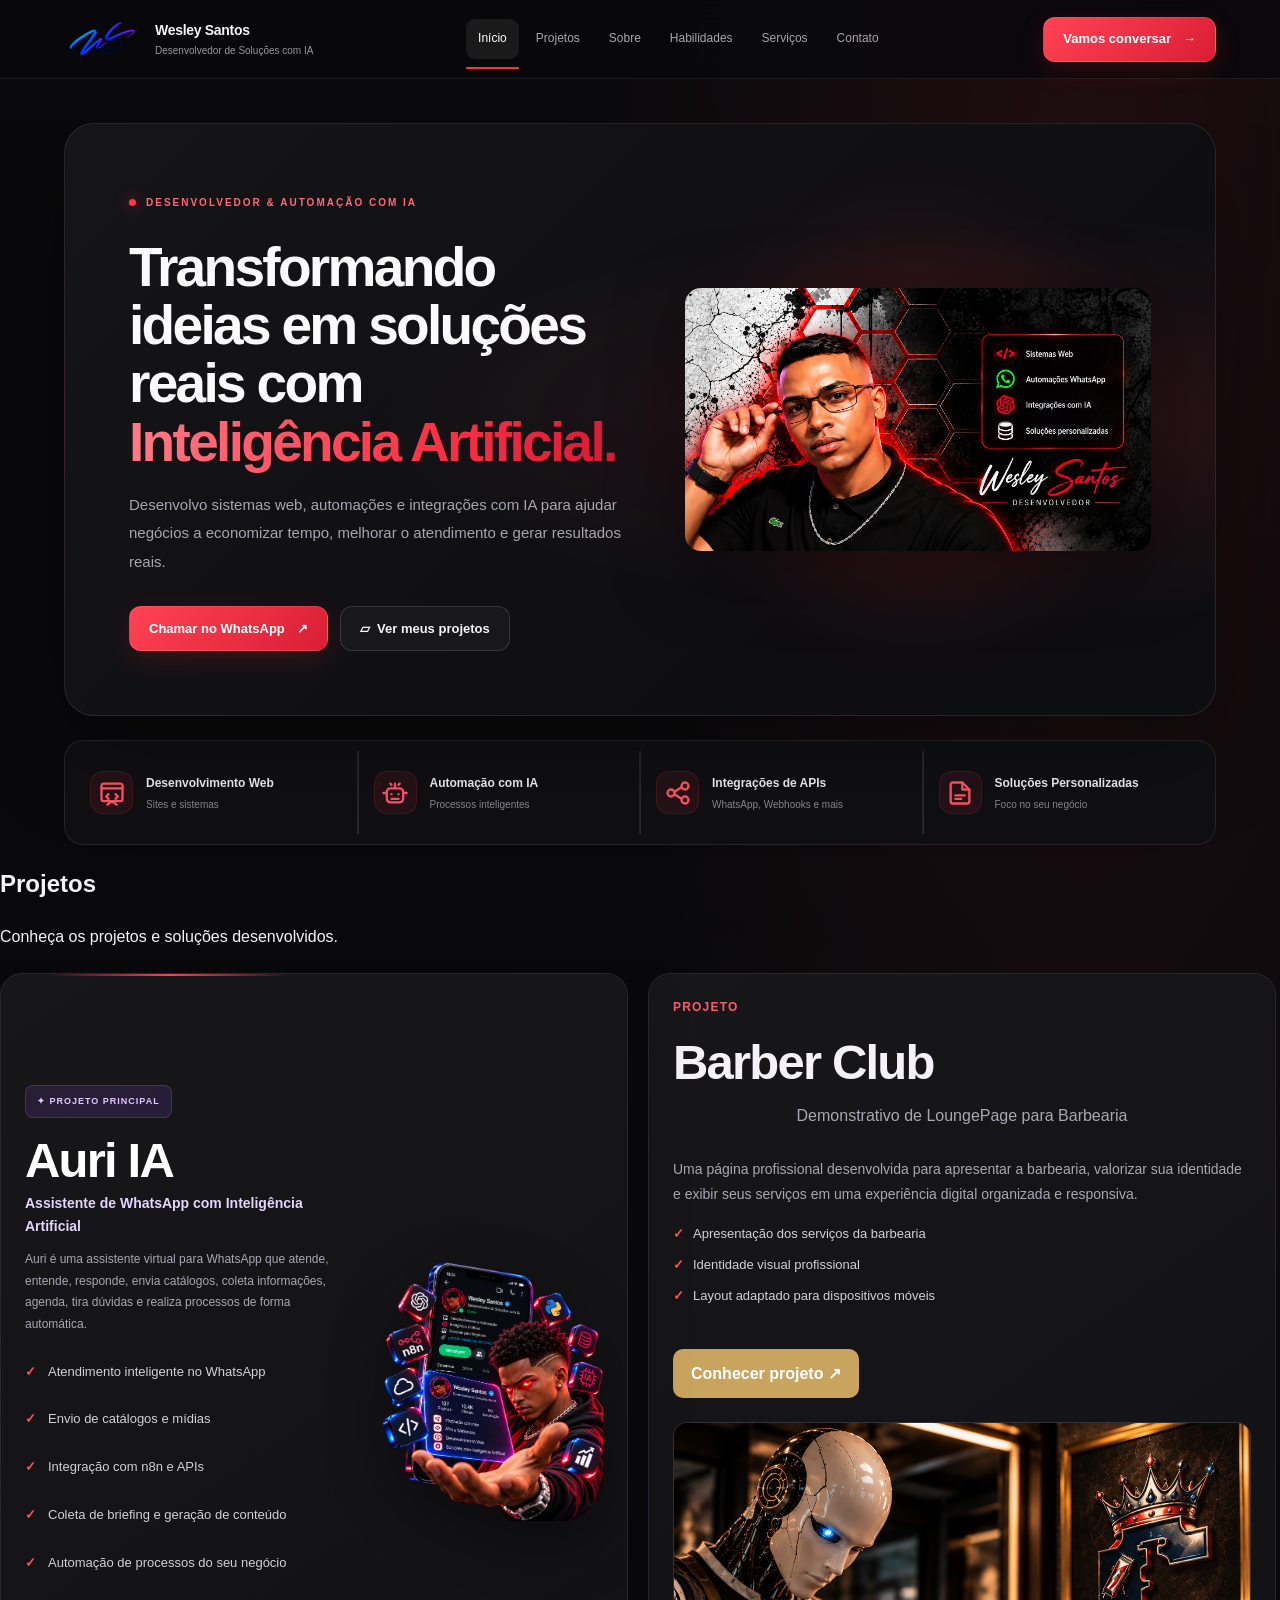
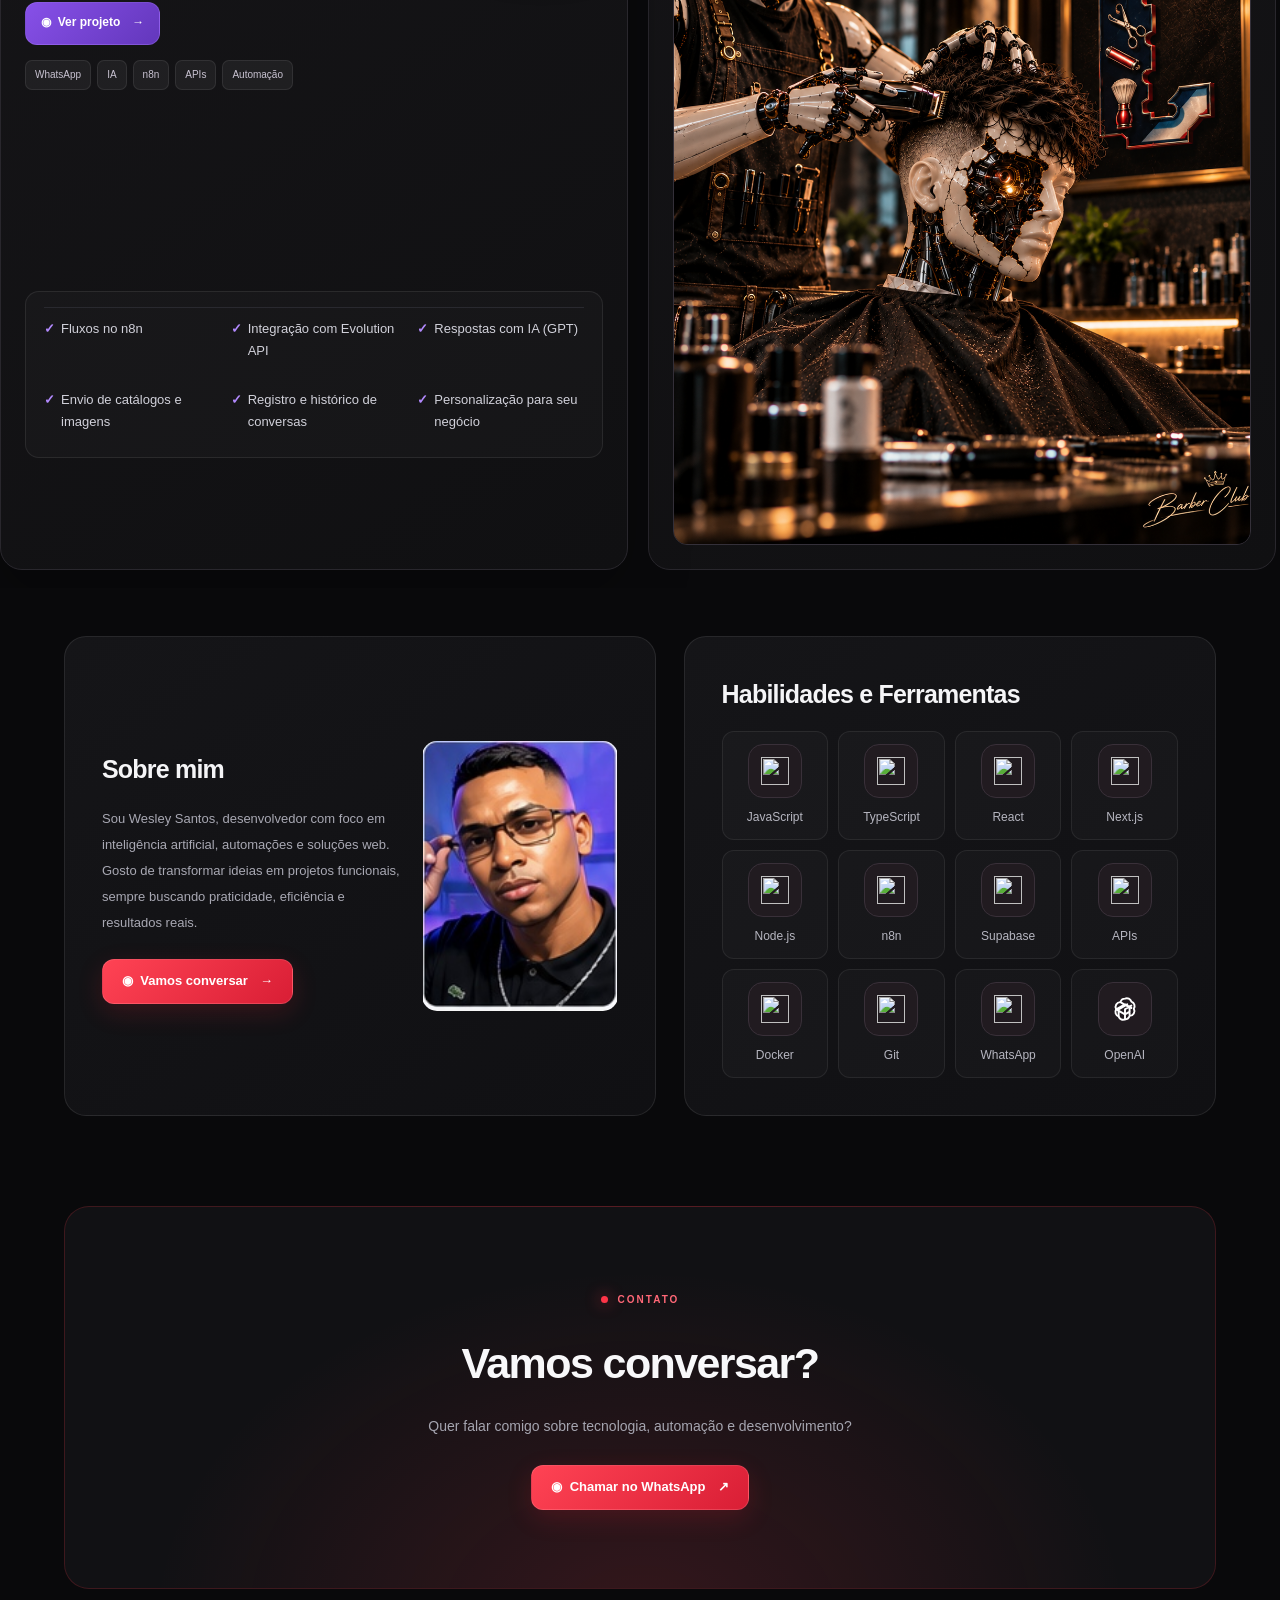
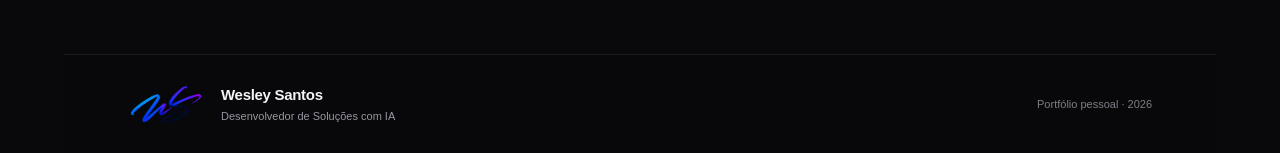
==== index.html @ dcdaebc5 "Atualiza imagem do card Auri IA" ====
<!doctype html>
<html lang="pt-BR">
<head>
<meta charset="utf-8">
<meta name="viewport" content="width=device-width, initial-scale=1">
<meta name="theme-color" content="#f7f8fc">
<title>Wesley Santos | Desenvolvedor de Soluções com IA</title>
<link rel="stylesheet" href="styles.css">

<style id="projects-carousel-styles">
.projects-section { min-width: 0; }
.projects-carousel {
  display: flex !important;
  flex-wrap: nowrap !important;
  gap: 20px;
  overflow-x: auto;
  overflow-y: hidden;
  scroll-snap-type: x mandatory;
  overscroll-behavior-x: contain;
  -webkit-overflow-scrolling: touch;
  scrollbar-width: none;
  padding: 8px 2px 18px;
}
.projects-carousel::-webkit-scrollbar { display: none; }
.projects-carousel > .project-card,
.projects-carousel > .auri-card {
  box-sizing: border-box;
  flex: 0 0 calc((100% - 20px) / 2);
  min-width: 0;
  scroll-snap-align: start;
  border: 1px solid #29272d;
  border-radius: 22px;
  padding: 24px;
  background: linear-gradient(145deg, #171619, #101012);
}
/* LOUNGEPAGE CARD CUSTOM START */
.project-card-lounge {
  display: flex;
  flex-direction: column;
  align-items: stretch;
  box-sizing: border-box;
  height: 100%;
  background: linear-gradient(145deg, #171619, #101012);
  border: 1px solid #29272d !important;
  border-radius: 22px;
  padding: 24px;
  color: #f4f2f7;
}

.project-card-lounge .lounge-title {
  display: block;
  margin: 19px 0 12px;
  text-align: left;
  font-size: clamp(35px, 4vw, 49px);
  line-height: 1.1;
  letter-spacing: -1.8px;
  font-weight: 800;
  color: #f4f2f7;
}

.project-card-lounge .lounge-demo-title {
  display: block;
  width: 100%;
  box-sizing: border-box;
  margin: 0 0 18px;
  text-align: center;
  font-size: 1rem;
  line-height: 1.5;
  color: #aaa7b3;
}

.project-card-lounge .lounge-description {
  color: #aaa7b3;
  line-height: 1.75;
}

.project-card-lounge .lounge-project-button {
  display: inline-flex;
  align-items: center;
  justify-content: center;
  align-self: flex-start;
  margin-top: 24px;
  padding: 12px 18px;
  border: 0;
  border-radius: 10px;
  background: #c9a45f;
  color: #fff;
  font-weight: 750;
  text-decoration: none;
}

.project-card-lounge .lounge-project-button:hover {
  background: #bd9220;
}

.project-card-lounge .lounge-image-placeholder {
  width: 100%;
  min-height: 170px;
  box-sizing: border-box;
  margin: 24px 0 0;
  display: flex;
  align-items: center;
  justify-content: center;
  border: 1px dashed #45414a;
  border-radius: 14px;
  background: #101012;
  color: #aaa7b3;
  text-align: center;
}

@media (max-width: 650px) {
  .projects-carousel > .project-card-lounge {
    min-height: 0;
  }

  .project-card-lounge .lounge-image-placeholder {
    min-height: 150px;
  }
}


/* RESTAURAR ESTILO ORIGINAL DA DESCRICAO BARBER CLUB */
.project-card-lounge .lounge-description p {
  color: #b6b6c1;
  font-size: 14px;
  line-height: 1.85;
}

.project-card-lounge .lounge-features {
  list-style: none;
  padding: 0;
  margin: 14px 0 18px;
}

.project-card-lounge .lounge-features li {
  margin: 10px 0;
  color: #d1d1da;
  font-size: 13px;
  line-height: 1.6;
}

.project-card-lounge .lounge-features li::before {
  content: "✓";
  display: inline-block;
  color: #ff555c;
  font-weight: 700;
  margin-right: 9px;
}


/* IMAGEM DO PROJETO BARBER CLUB */
.project-card-lounge .lounge-image {
  display: block;
  padding: 0;
  overflow: hidden;
  border: 1px solid #343039;
  border-radius: 14px;
  background: #101012;
  aspect-ratio: 4 / 5;
  min-height: 0;
}

.project-card-lounge .lounge-image img {
  display: block;
  width: 100%;
  height: 100%;
  object-fit: cover;
  object-position: center;
}

/* LOUNGEPAGE CARD CUSTOM END */

/* ALINHAMENTO DA ALTURA DOS CARDS */
.projects-carousel {
  align-items: stretch !important;
}

.projects-carousel > .project-card-lounge {
  align-self: stretch !important;
  height: auto !important;
  min-height: 100% !important;
  box-sizing: border-box !important;
}

.projects-carousel .project-card h3 {
  margin: 12px 0;
  font-size: clamp(1.15rem, 2.2vw, 1.65rem);
}
.projects-carousel .project-card p {
  line-height: 1.75;
  color: #aaa7b3;
}
.project-label, .placeholder-status {
  display: inline-block;
  font-size: .75rem;
  letter-spacing: .1em;
  color: #ff596d;
  font-weight: 800;
}
.project-tags {
  display: flex;
  flex-wrap: wrap;
  gap: 8px;
  margin: 18px 0;
}
.project-tags span {
  padding: 8px 11px;
  border: 1px solid #343139;
  border-radius: 10px;
  color: #c8c4d0;
  font-size: .85rem;
}
.project-link {
  display: inline-flex;
  gap: 10px;
  align-items: center;
  margin-top: 14px;
  color: #ff6476;
  font-weight: 750;
  text-decoration: none;
}
.project-placeholder {
  min-height: 250px;
  display: flex;
  flex-direction: column;
  justify-content: center;
  border-style: dashed !important;
  background: #101012 !important;
}
.placeholder-number {
  color: #8b52e8;
  font-size: 2rem;
  font-weight: 800;
}
@media (max-width: 650px) {
  .projects-carousel { gap: 14px; }
  .projects-carousel > .project-card,
  .projects-carousel > .auri-card {
    flex: 0 0 84%;
    min-width: 0;
    padding: 20px;
  }

  .projects-carousel > .auri-card .phone-image-column img {
    display: block;
    width: 100%;
    max-width: 290px;
    max-height: 440px;
    height: auto;
    object-fit: contain;
  }

  .projects-carousel > .auri-card {
    display: grid;
    grid-template-columns: minmax(0, 1fr) !important;
    align-content: start;
  }

  .projects-carousel > .auri-card .phone-image-column {
    display: flex;
    justify-content: center;
    min-width: 0;
  }

  .projects-carousel > .auri-card .auri-description,
  .projects-carousel > .auri-card .phone-image-column,
  .projects-carousel > .auri-card .automation-column {
    min-width: 0;
  }
}

</style>



</head>
<body>
<header class="header">
  <a class="brand" href="#inicio" aria-label="Wesley Santos, início">
    <span class="brand-logo"><img src="logo-ws.png" alt="Monograma WS"></span><span class="brand-text"><strong>Wesley Santos</strong><small>Desenvolvedor de Soluções com IA</small></span>
  </a>
  <nav class="nav" id="nav">
    <a class="selected" href="#inicio">Início</a><a href="#projetos">Projetos</a><a href="#sobre">Sobre</a><a href="#habilidades">Habilidades</a><a href="#servicos">Serviços</a><a href="#contato">Contato</a>
  </nav>
  <a class="button button-dark header-cta" href="#contato">Vamos conversar <span>→</span></a>
  <button class="nav-toggle" aria-label="Abrir menu" aria-expanded="false">☰</button>
</header>

<main id="inicio">
  <section class="hero">
    <div class="hero-copy">
      <span class="eyebrow"><i></i> DESENVOLVEDOR &amp; AUTOMAÇÃO COM IA</span>
      <h1>Transformando ideias em soluções reais com <em>Inteligência Artificial.</em></h1>
      <p>Desenvolvo sistemas web, automações e integrações com IA para ajudar negócios a economizar tempo, melhorar o atendimento e gerar resultados reais.</p>
      <div class="hero-buttons"><a class="button button-dark" href="https://wa.me/5511967110613" target="_blank" rel="noreferrer">Chamar no WhatsApp <span>↗</span></a><a class="button button-light" href="#projetos">▱ &nbsp;Ver meus projetos</a></div>
    </div>
    <div class="hero-visual">
      <img class="hero-reference" src="capa-industrial.png" alt="Ilustração de Wesley no ambiente de desenvolvimento">
    </div>
  </section>

  <section class="services-strip" id="servicos">
    <article><span class="service-icon" aria-label="Desenvolvimento Web">
      <svg viewBox="0 0 24 24" width="28" height="28" fill="none" stroke="currentColor" stroke-width="2" stroke-linecap="round" stroke-linejoin="round" aria-hidden="true">
        <rect x="3" y="4" width="18" height="15" rx="2"/><path d="M3 8h18M8 22l4-3 4 3M9 13l-2 2 2 2M15 13l2 2-2 2"/>
      </svg>
    </span><div><strong>Desenvolvimento Web</strong><small>Sites e sistemas</small></div></article>
    <article><span class="service-icon" aria-label="Automação com Inteligência Artificial">
      <svg viewBox="0 0 24 24" width="28" height="28" fill="none" stroke="currentColor" stroke-width="2" stroke-linecap="round" stroke-linejoin="round" aria-hidden="true">
        <rect x="5" y="8" width="14" height="12" rx="3"/><path d="M12 4v4M9 13h.01M15 13h.01M9 17h6M2 12h3M19 12h3M8 4l1 1M16 4l-1 1"/>
      </svg>
    </span><div><strong>Automação com IA</strong><small>Processos inteligentes</small></div></article>
    <article><span class="service-icon" aria-label="Integrações de APIs">
      <svg viewBox="0 0 24 24" width="28" height="28" fill="none" stroke="currentColor" stroke-width="2" stroke-linecap="round" stroke-linejoin="round" aria-hidden="true">
        <circle cx="6" cy="12" r="3"/><circle cx="18" cy="6" r="3"/><circle cx="18" cy="18" r="3"/><path d="m9 11 6-4M9 13l6 4"/>
      </svg>
    </span><div><strong>Integrações de APIs</strong><small>WhatsApp, Webhooks e mais</small></div></article>
    <article><span class="service-icon" aria-label="Soluções Personalizadas">
      <svg viewBox="0 0 24 24" width="28" height="28" fill="none" stroke="currentColor" stroke-width="2" stroke-linecap="round" stroke-linejoin="round" aria-hidden="true">
        <path d="M14 3H6a2 2 0 0 0-2 2v14a2 2 0 0 0 2 2h12a2 2 0 0 0 2-2V9z"/><path d="M14 3v6h6M8 14h8M8 17h5"/>
      </svg>
    </span><div><strong>Soluções Personalizadas</strong><small>Foco no seu negócio</small></div></article>
  </section>

  <section id="projects" class="projects-section">
  <div class="projects-heading">
    <h2>Projetos</h2>
    <p>Conheça os projetos e soluções desenvolvidos.</p>
  </div>
  <div class="projects-carousel" aria-label="Projetos. Deslize horizontalmente para navegar">
    <article class="auri-card" id="auri">
      <div class="auri-description">
        <span class="badge">✦ PROJETO PRINCIPAL</span>
        <h2>Auri IA</h2>
        <h3>Assistente de WhatsApp com Inteligência Artificial</h3>
        <p>Auri é uma assistente virtual para WhatsApp que atende, entende, responde, envia catálogos, coleta informações, agenda, tira dúvidas e realiza processos de forma automática.</p>
        <ul><li>Atendimento inteligente no WhatsApp</li><li>Envio de catálogos e mídias</li><li>Integração com n8n e APIs</li><li>Coleta de briefing e geração de conteúdo</li><li>Automação de processos do seu negócio</li></ul>
        <div class="auri-buttons"><a class="button button-purple" href="https://www.tmwstudio.com.br/auri-ia" target="_blank" rel="noreferrer">◉ &nbsp;Ver projeto <span>→</span></a></div>
        <div class="tags"><span>WhatsApp</span><span>IA</span><span>n8n</span><span>APIs</span><span>Automação</span></div>
      </div>

      <div class="phone-column phone-image-column">
  <img src="auri-realista.png" alt="Wesley Santos como assistente de inteligência artificial">
</div>

      <div class="automation-column">

        <ul><li>Fluxos no n8n</li><li>Integração com Evolution API</li><li>Respostas com IA (GPT)</li><li>Envio de catálogos e imagens</li><li>Registro e histórico de conversas</li><li>Personalização para seu negócio</li></ul>
      </div>
    </article>

<article class="project-card project-card-lounge">
  <span class="project-label">PROJETO</span>

  <h2 class="lounge-title">Barber Club</h2>

  <p class="lounge-demo-title">
    Demonstrativo de LoungePage para Barbearia
  </p>

  <div class="lounge-description">
    <p>
      Uma página profissional desenvolvida para apresentar a barbearia,
      valorizar sua identidade e exibir seus serviços em uma experiência
      digital organizada e responsiva.
    </p>

    <ul class="lounge-features">
      <li>Apresentação dos serviços da barbearia</li>
      <li>Identidade visual profissional</li>
      <li>Layout adaptado para dispositivos móveis</li>
    </ul>
  </div>

  <a class="lounge-project-button"
     href="https://demo-barbearia-wesley.vercel.app/"
     target="_blank" rel="noopener noreferrer">
    Conhecer projeto ↗
  </a>

  <div class="lounge-image-placeholder lounge-image">
    <img
      src="/barber-club-card.png"
      alt="Barbeiro robótico cortando o cabelo de um cliente robótico no Barber Club"
      loading="lazy"
    >
  </div>
</article>

<article class="project-card project-placeholder" aria-label="Espaço reservado para projeto 3">
  <span class="placeholder-number">03</span>
  <h3>Novo projeto</h3>
  <p>Espaço reservado para adicionar um próximo projeto ao portfólio.</p>
  <span class="placeholder-status">Em breve</span>
</article>

<article class="project-card project-placeholder" aria-label="Espaço reservado para projeto 4">
  <span class="placeholder-number">04</span>
  <h3>Novo projeto</h3>
  <p>Espaço reservado para adicionar um próximo projeto ao portfólio.</p>
  <span class="placeholder-status">Em breve</span>
</article>

<article class="project-card project-placeholder" aria-label="Espaço reservado para projeto 5">
  <span class="placeholder-number">05</span>
  <h3>Novo projeto</h3>
  <p>Espaço reservado para adicionar um próximo projeto ao portfólio.</p>
  <span class="placeholder-status">Em breve</span>
</article>

<article class="project-card project-placeholder" aria-label="Espaço reservado para projeto 6">
  <span class="placeholder-number">06</span>
  <h3>Novo projeto</h3>
  <p>Espaço reservado para adicionar um próximo projeto ao portfólio.</p>
  <span class="placeholder-status">Em breve</span>
</article>

  </div>
</section>

  <section class="bottom-section">
    <article class="about-card" id="sobre">
      <div><h2>Sobre mim</h2><p>Sou Wesley Santos, desenvolvedor com foco em inteligência artificial, automações e soluções web. Gosto de transformar ideias em projetos funcionais, sempre buscando praticidade, eficiência e resultados reais.</p><a class="button button-dark" href="#contato">◉ &nbsp;Vamos conversar <span>→</span></a></div>
      <div class="about-art"><img src="retrato-ilustrado.jpg" alt="Ilustração de Wesley"></div></article>
    <article class="skills-card" id="habilidades"><h2>Habilidades e Ferramentas</h2><div class="skills">
      <div><b class="js tech-logo" aria-label="javascript"><img src="https://cdn.simpleicons.org/javascript/F7DF1E" alt="" loading="lazy" decoding="async"></b><small>JavaScript</small></div><div><b class="ts tech-logo" aria-label="typescript"><img src="https://cdn.simpleicons.org/typescript/3178C6" alt="" loading="lazy" decoding="async"></b><small>TypeScript</small></div><div><b class="react tech-logo" aria-label="react"><img src="https://cdn.simpleicons.org/react/61DAFB" alt="" loading="lazy" decoding="async"></b><small>React</small></div><div><b class="next tech-logo" aria-label="nextdotjs"><img src="https://cdn.simpleicons.org/nextdotjs/FFFFFF" alt="" loading="lazy" decoding="async"></b><small>Next.js</small></div><div><b class="node tech-logo" aria-label="nodedotjs"><img src="https://cdn.simpleicons.org/nodedotjs/5FA04E" alt="" loading="lazy" decoding="async"></b><small>Node.js</small></div><div><b class="n8n tech-logo" aria-label="n8n"><img src="https://cdn.simpleicons.org/n8n/EA4B71" alt="" loading="lazy" decoding="async"></b><small>n8n</small></div>
      <div><b class="supabase tech-logo" aria-label="supabase"><img src="https://cdn.simpleicons.org/supabase/3FCF8E" alt="" loading="lazy" decoding="async"></b><small>Supabase</small></div><div><b class="api tech-logo" aria-label="fastapi"><img src="https://cdn.simpleicons.org/fastapi/009688" alt="" loading="lazy" decoding="async"></b><small>APIs</small></div><div><b class="docker tech-logo" aria-label="docker"><img src="https://cdn.simpleicons.org/docker/2496ED" alt="" loading="lazy" decoding="async"></b><small>Docker</small></div><div><b class="git tech-logo" aria-label="git"><img src="https://cdn.simpleicons.org/git/F05032" alt="" loading="lazy" decoding="async"></b><small>Git</small></div><div><b class="whatsapp tech-logo" aria-label="whatsapp"><img src="https://cdn.simpleicons.org/whatsapp/25D366" alt="" loading="lazy" decoding="async"></b><small>WhatsApp</small></div><div><b class="openai tech-logo" aria-label="OpenAI">
  <svg xmlns="http://www.w3.org/2000/svg" viewBox="0 0 24 24"
       role="img" aria-label="OpenAI" fill="none"
       stroke="#FFFFFF" stroke-width="1.65"
       stroke-linecap="round" stroke-linejoin="round">
    <path d="M12 3.1a4.1 4.1 0 0 0-3.95 3.02 4.1 4.1 0 0 0-3.6 6.15 4.1 4.1 0 0 0 2.1 6.1A4.1 4.1 0 0 0 12 20.9a4.1 4.1 0 0 0 3.95-3.02 4.1 4.1 0 0 0 3.6-6.15 4.1 4.1 0 0 0-2.1-6.1A4.1 4.1 0 0 0 12 3.1Z"/>
    <path d="m8.05 6.12 7.9 4.56v6.2M4.45 12.27l7.55-4.36 5.45 3.15M6.55 18.37v-6.1l7.4-4.27M12 20.9v-8.65l5.45-3.15M4.45 12.27l7.55 4.36 4.05-2.34"/>
  </svg>
</b><small>OpenAI</small></div>
    </div></article>
  </section>

  <section class="contact section" id="contato"><span class="eyebrow"><i></i> CONTATO</span><h2>Vamos conversar?</h2><p>Quer falar comigo sobre tecnologia, automação e desenvolvimento?</p><a class="button button-dark" href="https://wa.me/5511967110613" target="_blank" rel="noreferrer">◉ &nbsp;Chamar no WhatsApp <span>↗</span></a></section>
</main>
<footer><a class="brand" href="#inicio"><span class="brand-logo"><img src="logo-ws.png" alt="Monograma WS"></span><span class="brand-text"><strong>Wesley Santos</strong><small>Desenvolvedor de Soluções com IA</small></span></a><span>Portfólio pessoal · 2026</span></footer>
<script src="script.js"></script>

</body></html>
---- styles.css ----
:root {
  color-scheme: dark;
  --bg: #080809;
  --surface: #111114;
  --surface-2: #17171c;
  --border: #29292f;
  --text: #f6f6f8;
  --muted: #a5a5b1;
  --red: #ff3038;
  --red-dark: #d91020;
  --radius: 20px;
}

* { box-sizing: border-box; }

html {
  scroll-behavior: smooth;
  scroll-padding-top: 100px;
}

body {
  margin: 0;
  background: var(--bg);
  color: var(--text);
  font-family: Inter, -apple-system, BlinkMacSystemFont, "Segoe UI", sans-serif;
  line-height: 1.6;
  -webkit-font-smoothing: antialiased;
}

img { display: block; max-width: 100%; }
a { color: inherit; text-decoration: none; }
button { font: inherit; }

.header {
  position: sticky;
  top: 0;
  z-index: 100;
  width: 100%;
  min-height: 78px;
  display: flex;
  align-items: center;
  justify-content: space-between;
  gap: 24px;
  padding: 14px max(5%, calc((100% - 1240px) / 2));
  background: rgba(8,8,9,.88);
  border-bottom: 1px solid rgba(255,255,255,.08);
  backdrop-filter: blur(18px);
  -webkit-backdrop-filter: blur(18px);
}

.brand {
  display: inline-flex;
  align-items: center;
  gap: 12px;
  flex-shrink: 0;
}

.brand-logo {
  width: 44px;
  height: 44px;
  display: grid;
  place-items: center;
  overflow: hidden;
  border: 1px solid #35353d;
  border-radius: 13px;
  background: #151519;
}

.brand-logo img { width: 100%; height: 100%; object-fit: contain; }

.brand-text { display: grid; line-height: 1.3; }
.brand-text strong { font-size: 15px; font-weight: 750; }
.brand-text small { margin-top: 4px; color: var(--muted); font-size: 11px; }

.nav { display: flex; align-items: center; justify-content: center; gap: 25px; }
.nav a { position: relative; color: #b8b8c1; font-size: 13px; transition: color .2s; }
.nav a:hover, .nav a.selected { color: white; }
.nav a.selected::after {
  content: "";
  position: absolute;
  left: 0; right: 0; bottom: -10px;
  height: 2px;
  background: var(--red);
  border-radius: 5px;
}

.button {
  min-height: 46px;
  display: inline-flex;
  align-items: center;
  justify-content: center;
  gap: 12px;
  padding: 12px 19px;
  border: 1px solid transparent;
  border-radius: 11px;
  font-size: 13px;
  font-weight: 700;
  transition: transform .2s, background .2s, border-color .2s;
}

.button:hover { transform: translateY(-2px); }
.button-dark {
  color: white;
  background: var(--red-dark);
  border-color: var(--red);
}
.button-dark:hover { background: var(--red); }
.button-light, .button-outline-dark {
  color: white;
  background: #151519;
  border-color: #35353d;
}
.button-light:hover, .button-outline-dark:hover { border-color: var(--red); }
.button-purple {
  color: white;
  background: var(--red-dark);
  border-color: var(--red);
}
.button-purple span, .button-dark span { color: white; }

.nav-toggle {
  display: none;
  width: 42px;
  height: 42px;
  color: white;
  background: #17171b;
  border: 1px solid var(--border);
  border-radius: 10px;
  font-size: 22px;
  cursor: pointer;
}

main { overflow: clip; }

.hero {
  position: relative;
  width: min(1240px, 90%);
  min-height: 530px;
  margin: 42px auto 0;
  display: grid;
  grid-template-columns: .95fr 1.05fr;
  align-items: center;
  gap: 38px;
  padding: clamp(28px, 5vw, 65px);
  overflow: hidden;
  background:
    radial-gradient(ellipse at 90% 50%, rgba(255,35,45,.12), transparent 55%),
    linear-gradient(135deg, #151518, #0c0c0f 65%);
  border: 1px solid #29292f;
  border-radius: 28px;
}

.hero-copy { position: relative; z-index: 2; min-width: 0; }
.eyebrow {
  display: inline-flex;
  align-items: center;
  gap: 9px;
  color: #ff646a;
  font-size: 10px;
  font-weight: 800;
  letter-spacing: 2px;
}
.eyebrow i {
  width: 8px;
  height: 8px;
  display: inline-block;
  background: var(--red);
  border-radius: 50%;
  box-shadow: 0 0 15px rgba(255,48,56,.6);
}

.hero h1 {
  max-width: 620px;
  margin: 23px 0 19px;
  color: #fff;
  font-size: clamp(36px, 4.3vw, 59px);
  font-weight: 800;
  line-height: 1.06;
  letter-spacing: -2.6px;
}
.hero h1 em {
  color: var(--red);
  font-style: normal;
}
.hero-copy p {
  max-width: 510px;
  margin: 0;
  color: #b8b8c2;
  font-size: 15px;
  line-height: 1.9;
}
.hero-buttons { display: flex; flex-wrap: wrap; gap: 12px; margin-top: 28px; }

.hero-visual {
  position: relative;
  min-width: 0;
  display: flex;
  align-items: center;
  justify-content: center;
}
.hero-visual::before {
  content: "";
  position: absolute;
  width: 75%;
  aspect-ratio: 1;
  background: rgba(255,36,45,.12);
  filter: blur(65px);
  border-radius: 50%;
}
.hero-reference {
  position: relative;
  width: 100%;
  max-height: 490px;
  object-fit: contain;
  object-position: center;
  border-radius: 16px;
}

.services-strip {
  width: min(1240px, 90%);
  margin: 22px auto 0;
  display: grid;
  grid-template-columns: repeat(4, minmax(0, 1fr));
  background: var(--surface);
  border: 1px solid var(--border);
  border-radius: 17px;
}
.services-strip article {
  min-width: 0;
  display: flex;
  align-items: center;
  gap: 13px;
  padding: 22px 18px;
}
.services-strip article + article { border-left: 1px solid var(--border); }
.service-icon {
  width: 42px;
  height: 42px;
  flex-shrink: 0;
  display: grid;
  place-items: center;
  color: #ff555c;
  background: rgba(255,48,56,.09);
  border: 1px solid rgba(255,48,56,.19);
  border-radius: 12px;
  font-size: 17px;
  font-weight: 800;
}
.services-strip article div { min-width: 0; }
.services-strip strong { display: block; color: #f3f3f6; font-size: 12px; line-height: 1.4; }
.services-strip small { display: block; margin-top: 4px; color: var(--muted); font-size: 11px; }

.section { width: min(1240px, 90%); margin-right: auto; margin-left: auto; }
.projects { padding-top: 105px; padding-bottom: 40px; }
.section-title { position: relative; margin-bottom: 30px; }
.section-title h2, .contact h2 {
  margin: 0;
  font-size: clamp(29px, 3vw, 40px);
  font-weight: 800;
  letter-spacing: -1.4px;
}
.section-title p { max-width: 630px; margin: 10px 0 0; color: var(--muted); font-size: 14px; }
.section-title > a {
  display: inline-flex;
  gap: 10px;
  margin-top: 15px;
  color: #ff555c;
  font-size: 13px;
  font-weight: 700;
}

.auri-card {
  display: grid;
  grid-template-columns: 1.05fr .85fr;
  gap: 35px;
  padding: clamp(24px, 4vw, 46px);
  overflow: hidden;
  background:
    radial-gradient(ellipse at 85% 20%, rgba(255,35,45,.09), transparent 50%),
    #111114;
  border: 1px solid #343039;
  border-radius: 23px;
}
.auri-description { min-width: 0; }
.badge {
  display: inline-flex;
  padding: 7px 11px;
  color: #ff7278;
  background: rgba(255,48,56,.1);
  border: 1px solid rgba(255,48,56,.25);
  border-radius: 7px;
  font-size: 10px;
  font-weight: 800;
  letter-spacing: 1px;
}
.auri-description h2 { margin: 19px 0 0; font-size: clamp(35px, 4vw, 49px); line-height: 1.1; letter-spacing: -1.8px; }
.auri-description h3 { margin: 9px 0 15px; color: #e1e1e8; font-size: 17px; line-height: 1.5; }
.auri-description p { color: #b6b6c1; font-size: 14px; line-height: 1.85; }
.auri-description ul, .automation-column ul { padding: 0; list-style: none; }
.auri-description li, .automation-column li {
  position: relative;
  margin: 10px 0;
  padding-left: 22px;
  color: #d1d1da;
  font-size: 13px;
}
.auri-description li::before, .automation-column li::before {
  content: "✓";
  position: absolute;
  left: 0;
  color: #ff555c;
  font-weight: 900;
}
.auri-buttons { display: flex; flex-wrap: wrap; gap: 11px; margin-top: 24px; }
.tags { display: flex; flex-wrap: wrap; gap: 8px; margin-top: 20px; }
.tags span {
  padding: 6px 10px;
  color: #d4d4dd;
  background: #1c1c22;
  border: 1px solid #34343c;
  border-radius: 7px;
  font-size: 10px;
}
.phone-column { min-width: 0; display: flex; align-items: center; justify-content: center; }
.phone-image-column img {
  width: 100%;
  max-height: 540px;
  object-fit: contain;
  object-position: center;
  border-radius: 15px;
}
.automation-column { grid-column: 1 / -1; }
.automation-column ul {
  display: grid;
  grid-template-columns: repeat(3, minmax(0, 1fr));
  gap: 5px 20px;
  margin-bottom: 0;
  padding-top: 20px;
  border-top: 1px solid var(--border);
}

.n8n-project-card {
  margin-top: 25px;
  overflow: hidden;
  background: var(--surface);
  border: 1px solid var(--border);
  border-radius: var(--radius);
}
.n8n-project-image img { width: 100%; height: auto; object-fit: contain; }

.project-grid {
  display: grid;
  grid-template-columns: repeat(2, minmax(0, 1fr));
  gap: 22px;
  margin-top: 22px;
}
.project-card {
  min-width: 0;
  padding: 26px;
  overflow: hidden;
  background: var(--surface);
  border: 1px solid var(--border);
  border-radius: var(--radius);
  transition: border-color .2s, transform .2s;
}
.project-card:hover { transform: translateY(-3px); border-color: #633137; }
.project-card h3 { margin: 0; font-size: 20px; letter-spacing: -.4px; }
.project-card p { margin: 9px 0 18px; color: var(--muted); font-size: 13px; line-height: 1.8; }
.automation-art { width: 100%; overflow: hidden; background: #08090c; border: 1px solid #25252c; border-radius: 12px; }
.automation-art img { width: 100%; height: auto; object-fit: contain; }
.dashboard-image { width: 100%; aspect-ratio: 16 / 9; margin: 17px 0; object-fit: contain; background: #0b0b0e; border: 1px solid #29292f; border-radius: 12px; }
.api-art {
  min-height: 180px;
  overflow: auto;
  padding: 22px;
  color: #d4d4dd;
  background: #090a0e;
  border: 1px solid #29292f;
  border-radius: 12px;
  font-size: 12px;
  line-height: 1.9;
}
.api-art span { color: #ff6269; }
.api-art b { color: #e8b37d; }
.api-art em { color: #a6d88d; font-style: normal; }
.details-link { display: inline-flex; margin-top: 20px; color: #ff555c; font-size: 12px; font-weight: 750; }

.bottom-section {
  width: min(1240px, 90%);
  margin: 42px auto 0;
  display: grid;
  grid-template-columns: 1fr 1fr;
  gap: 22px;
}
.about-card, .skills-card {
  min-width: 0;
  padding: clamp(22px, 3vw, 34px);
  background: var(--surface);
  border: 1px solid var(--border);
  border-radius: var(--radius);
}
.about-card { display: grid; grid-template-columns: 1fr .65fr; align-items: center; gap: 18px; }
.about-card h2, .skills-card h2 { margin: 0 0 15px; font-size: 23px; letter-spacing: -.6px; }
.about-card p { color: #b9b9c4; font-size: 13px; line-height: 1.9; }
.about-card .button { margin-top: 10px; }
.about-art { min-width: 0; }
.about-art img { width: 100%; max-height: 270px; object-fit: contain; border-radius: 13px; }
.skills {
  display: grid;
  grid-template-columns: repeat(4, minmax(0, 1fr));
  gap: 17px 10px;
}
.skills > div {
  min-width: 0;
  display: flex;
  flex-direction: column;
  align-items: center;
  gap: 7px;
  text-align: center;
}
.skills b {
  width: 43px;
  height: 43px;
  display: grid;
  place-items: center;
  background: #202027;
  border: 1px solid #35353e;
  border-radius: 12px;
  font-size: 16px;
}
.skills small { color: #c5c5cf; font-size: 10px; overflow-wrap: anywhere; }
.skills .js { color: #f2d55c; }
.skills .ts { color: #69a6ed; }
.skills .react { color: #65d7ef; }
.skills .next { color: white; }
.skills .node { color: #82c98c; }
.skills .n8n { color: #ff666d; }
.skills .supabase { color: #69d5a1; }
.skills .api { color: #e2c07e; }
.skills .docker { color: #66b8ed; }
.skills .git { color: #f17e64; }
.skills .whatsapp { color: #6ce3a0; }
.skills .openai { color: #d6d6e0; }

.contact {
  width: min(1240px, 90%);
  margin: 90px auto 55px;
  padding: clamp(35px, 6vw, 70px) 24px;
  text-align: center;
  background:
    radial-gradient(ellipse at center top, rgba(255,48,56,.13), transparent 65%),
    #101013;
  border: 1px solid var(--border);
  border-radius: 24px;
}
.contact .eyebrow { justify-content: center; }
.contact h2 { margin-top: 16px; }
.contact p { margin: 12px auto 25px; color: var(--muted); font-size: 14px; }

footer {
  width: min(1240px, 90%);
  min-height: 90px;
  margin: auto;
  display: flex;
  align-items: center;
  justify-content: space-between;
  gap: 18px;
  border-top: 1px solid var(--border);
}
footer > span { color: #858590; font-size: 11px; }

a:focus-visible, button:focus-visible {
  outline: 2px solid var(--red);
  outline-offset: 4px;
}

@media (min-width: 1500px) {
  .hero { min-height: 590px; }
}

@media (max-width: 1000px) {
  .header { gap: 15px; }
  .nav { gap: 15px; }
  .header-cta { display: none; }
  .hero { gap: 24px; padding: 38px; }
  .services-strip article { padding: 17px 12px; gap: 9px; }
  .services-strip strong { font-size: 11px; }
  .auri-card { gap: 23px; }
  .bottom-section { grid-template-columns: 1fr; }
}

@media (max-width: 700px) {
  html { scroll-padding-top: 72px; }
  .header { min-height: 68px; padding: 10px 5%; }
  .brand-logo { width: 39px; height: 39px; }
  .brand-text strong { font-size: 13px; }
  .brand-text small { max-width: 175px; font-size: 10px; }
  .nav-toggle { display: block; flex-shrink: 0; }
  .nav {
    position: absolute;
    top: calc(100% + 1px);
    left: 0;
    right: 0;
    display: none;
    align-items: stretch;
    gap: 0;
    padding: 10px 5% 17px;
    background: #0c0c0f;
    border-bottom: 1px solid var(--border);
  }
  .nav.open { display: flex; flex-direction: column; }
  .nav a { padding: 13px 5px; font-size: 14px; }
  .nav a.selected::after { display: none; }
  .hero {
    width: 90%;
    min-height: auto;
    margin-top: 18px;
    grid-template-columns: 1fr;
    gap: 24px;
    padding: 27px 22px 18px;
    border-radius: 20px;
  }
  .hero h1 { margin-top: 18px; font-size: clamp(35px, 9vw, 48px); letter-spacing: -1.8px; }
  .hero-copy p { font-size: 14px; }
  .hero-buttons { display: grid; grid-template-columns: 1fr; }
  .hero-buttons .button { width: 100%; }
  .hero-visual { max-height: 360px; }
  .hero-reference { max-height: 350px; }
  .services-strip {
    width: 90%;
    grid-template-columns: repeat(2, minmax(0, 1fr));
    margin-top: 14px;
  }
  .services-strip article { padding: 15px 11px; }
  .services-strip article + article { border-left: 0; }
  .services-strip article:nth-child(even) { border-left: 1px solid var(--border); }
  .services-strip article:nth-child(n+3) { border-top: 1px solid var(--border); }
  .service-icon { width: 36px; height: 36px; font-size: 14px; }
  .services-strip strong { font-size: 11px; }
  .services-strip small { font-size: 10px; }
  .section { width: 90%; }
  .projects { padding-top: 68px; }
  .section-title h2 { font-size: 30px; }
  .auri-card { grid-template-columns: 1fr; gap: 20px; padding: 22px 18px; border-radius: 18px; }
  .auri-description h2 { font-size: 39px; }
  .auri-description h3 { font-size: 15px; }
  .phone-column { grid-row: auto; }
  .phone-image-column img { max-height: 430px; }
  .automation-column { grid-column: auto; }
  .automation-column ul { grid-template-columns: 1fr; gap: 0; padding-top: 14px; }
  .project-grid { grid-template-columns: 1fr; gap: 15px; margin-top: 15px; }
  .project-card { padding: 19px; border-radius: 15px; }
  .project-card h3 { font-size: 19px; }
  .bottom-section { width: 90%; margin-top: 28px; gap: 15px; }
  .about-card { grid-template-columns: 1fr; }
  .about-art { max-width: 280px; margin: auto; }
  .skills-card { padding: 22px 17px; }
  .skills { grid-template-columns: repeat(3, minmax(0, 1fr)); }
  .contact { width: 90%; margin: 60px auto 35px; padding: 38px 18px; }
  footer { width: 90%; min-height: 100px; flex-wrap: wrap; padding: 20px 0; }
}

@media (max-width: 380px) {
  .hero h1 { font-size: 33px; }
  .brand-text small { max-width: 145px; }
  .services-strip article { align-items: flex-start; flex-direction: column; }
  .skills { grid-template-columns: repeat(3, minmax(0, 1fr)); }
}

@media (prefers-reduced-motion: reduce) {
  *, *::before, *::after { scroll-behavior: auto !important; transition-duration: .01ms !important; }
}

/* ==========================================
   WESLEY SANTOS — REDESIGN VISUAL DEFINITIVO
   Dark graphite · Vermelho · Interface premium
   ========================================== */

:root {
  --bg: #09090b;
  --surface: #111114;
  --surface-raised: #17171c;
  --text: #f5f5f7;
  --muted: #a1a1aa;
  --accent: #ff3548;
  --accent-soft: rgba(255,53,72,.12);
  --line: rgba(255,255,255,.09);
  --radius: 22px;
}

html {
  scroll-behavior: smooth;
  scroll-padding-top: 100px;
  background: var(--bg);
}

body {
  margin: 0;
  color: var(--text);
  background:
    radial-gradient(ellipse at 85% 5%, rgba(255,53,72,.09), transparent 32%),
    var(--bg);
  font-family: Inter, "Segoe UI", sans-serif;
  -webkit-font-smoothing: antialiased;
}

::selection {
  color: white;
  background: #d91e35;
}

.header {
  position: sticky;
  top: 0;
  z-index: 100;
  width: 100%;
  box-sizing: border-box;
  padding: 15px max(5%, calc((100% - 1280px)/2));
  display: flex;
  align-items: center;
  justify-content: space-between;
  gap: 24px;
  background: rgba(9,9,11,.86);
  border-bottom: 1px solid rgba(255,255,255,.07);
  backdrop-filter: blur(22px);
  -webkit-backdrop-filter: blur(22px);
}

.brand {
  display: inline-flex;
  align-items: center;
  gap: 11px;
  color: var(--text);
  text-decoration: none;
  flex-shrink: 0;
}

.brand-logo {
  width: 43px;
  height: 43px;
  display: grid;
  place-items: center;
  overflow: hidden;
  border-radius: 13px;
  border: 1px solid rgba(255,53,72,.4);
  background: #181014;
}

.brand-logo img {
  width: 100%;
  height: 100%;
  object-fit: contain;
}

.brand-text strong {
  display: block;
  font-size: 14px;
  font-weight: 750;
  letter-spacing: -.3px;
}

.brand-text small {
  display: block;
  margin-top: 4px;
  color: #9696a1;
  font-size: 10px;
}

.nav {
  display: flex;
  align-items: center;
  justify-content: center;
  flex-wrap: wrap;
  gap: 5px;
}

.nav a {
  padding: 10px 12px;
  border-radius: 9px;
  color: #a7a7b2;
  font-size: 12px;
  text-decoration: none;
  transition: color .2s, background .2s;
}

.nav a:hover,
.nav a.selected {
  color: white;
  background: rgba(255,255,255,.07);
}

.button {
  min-height: 45px;
  padding: 0 19px;
  box-sizing: border-box;
  display: inline-flex;
  align-items: center;
  justify-content: center;
  gap: 12px;
  border-radius: 12px;
  font-size: 13px;
  font-weight: 700;
  text-decoration: none;
  transition: transform .2s, background .2s, border-color .2s;
}

.button:hover {
  transform: translateY(-2px);
}

.button-dark {
  color: white;
  background: linear-gradient(135deg,#ff4354,#d91e35);
  border: 1px solid rgba(255,255,255,.12);
  box-shadow: 0 8px 26px rgba(255,35,58,.16);
}

.button-dark:hover {
  background: linear-gradient(135deg,#ff5967,#ed2340);
  box-shadow: 0 10px 32px rgba(255,35,58,.25);
}

.button-light,
.button-outline-dark {
  color: #f5f5f7;
  background: rgba(255,255,255,.035);
  border: 1px solid rgba(255,255,255,.13);
}

.button-light:hover,
.button-outline-dark:hover {
  background: rgba(255,255,255,.08);
  border-color: rgba(255,53,72,.5);
}

.nav-toggle {
  color: white;
  background: #17171c;
  border: 1px solid var(--line);
  border-radius: 10px;
}

main {
  width: 100%;
  overflow: clip;
}

.hero {
  position: relative;
  isolation: isolate;
  width: min(1180px, 90%);
  min-height: 510px;
  margin: 44px auto 0;
  padding: clamp(30px,5vw,68px);
  box-sizing: border-box;
  display: grid;
  grid-template-columns: 1.05fr .95fr;
  align-items: center;
  gap: 40px;
  border: 1px solid rgba(255,255,255,.09);
  border-radius: 30px;
  background:
    radial-gradient(ellipse at 85% 50%,rgba(255,53,72,.12),transparent 48%),
    linear-gradient(135deg,#151518,#0e0e11 72%);
  box-shadow: 0 35px 100px rgba(0,0,0,.3);
}

.hero::before {
  content: "";
  position: absolute;
  inset: 0;
  z-index: -1;
  pointer-events: none;
  border-radius: inherit;
  background-image: radial-gradient(rgba(255,255,255,.16) .7px,transparent .7px);
  background-size: 22px 22px;
  opacity: .13;
  mask-image: linear-gradient(90deg,black,transparent 85%);
}

.hero-copy {
  min-width: 0;
}

.eyebrow {
  display: inline-flex;
  align-items: center;
  gap: 10px;
  color: #ff6877;
  font-size: 10px;
  font-weight: 800;
  letter-spacing: 2px;
  line-height: 1.8;
}

.eyebrow i {
  width: 7px;
  height: 7px;
  display: inline-block;
  border-radius: 50%;
  background: #ff3548;
  box-shadow: 0 0 15px rgba(255,53,72,.8);
}

.hero h1 {
  max-width: 650px;
  margin: 24px 0 20px;
  color: #fafafa;
  font-size: clamp(38px,4.3vw,62px);
  font-weight: 800;
  line-height: 1.06;
  letter-spacing: -2.7px;
  text-wrap: balance;
}

.hero h1 em {
  color: #ff4659;
  font-style: normal;
  background: linear-gradient(100deg,#ff7b87,#ff3548 58%,#d71935);
  -webkit-background-clip: text;
  background-clip: text;
  -webkit-text-fill-color: transparent;
}

.hero-copy > p {
  max-width: 510px;
  margin: 0;
  color: #a6a6b1;
  font-size: 15px;
  line-height: 1.9;
}

.hero-buttons {
  margin-top: 30px;
  gap: 12px;
}

.hero-visual {
  position: relative;
  min-width: 0;
  min-height: 320px;
  display: grid;
  place-items: center;
}

.hero-visual::before {
  content: "";
  position: absolute;
  width: 75%;
  aspect-ratio: 1;
  border-radius: 50%;
  background: rgba(255,40,65,.13);
  filter: blur(55px);
}

.hero-reference {
  position: relative;
  z-index: 1;
  width: 100%;
  max-height: 430px;
  object-fit: contain;
  filter: drop-shadow(0 20px 38px rgba(0,0,0,.4));
  animation: wesley-float 6s ease-in-out infinite;
}

@keyframes wesley-float {
  0%,100% { transform: translateY(0); }
  50% { transform: translateY(-9px); }
}

.services-strip {
  width: min(1180px,90%);
  margin: 24px auto 0;
  padding: 10px;
  box-sizing: border-box;
  display: grid;
  grid-template-columns: repeat(4,minmax(0,1fr));
  border: 1px solid var(--line);
  border-radius: 19px;
  background: #101013;
}

.services-strip article {
  min-width: 0;
  padding: 20px 15px;
  display: flex;
  align-items: center;
  gap: 13px;
  border-right: 1px solid var(--line);
}

.services-strip article:last-child {
  border-right: 0;
}

.service-icon {
  width: 43px;
  height: 43px;
  flex: 0 0 43px;
  display: grid;
  place-items: center;
  color: #ff5667;
  background: rgba(255,53,72,.09);
  border: 1px solid rgba(255,53,72,.15);
  border-radius: 13px;
  font-size: 18px;
}

.services-strip strong {
  display: block;
  color: #f3f3f5;
  font-size: 12px;
  line-height: 1.5;
}

.services-strip small {
  display: block;
  margin-top: 5px;
  color: #898994;
  font-size: 10px;
  line-height: 1.5;
}

.section {
  width: min(1180px,90%);
  margin-left: auto;
  margin-right: auto;
}

.projects {
  padding-top: 115px;
  padding-bottom: 30px;
}

.section-title {
  position: relative;
  margin-bottom: 30px;
}

.section-title h2,
.contact h2 {
  margin: 0;
  color: #f8f8fa;
  font-size: clamp(30px,4vw,43px);
  font-weight: 800;
  letter-spacing: -1.6px;
}

.section-title p {
  max-width: 600px;
  margin-top: 12px;
  color: #9b9ba6;
  font-size: 14px;
  line-height: 1.8;
}

.section-title > a {
  color: #ff6877;
  font-size: 12px;
  font-weight: 700;
  text-decoration: none;
}

.auri-card {
  position: relative;
  overflow: hidden;
  display: grid;
  grid-template-columns: 1.05fr .75fr .65fr;
  align-items: center;
  gap: 25px;
  padding: clamp(24px,4vw,43px);
  border: 1px solid rgba(255,255,255,.1);
  border-radius: 25px;
  background:
    radial-gradient(ellipse at 78% 30%,rgba(123,64,255,.11),transparent 45%),
    linear-gradient(135deg,#19151f,#111114 65%);
  box-shadow: 0 25px 65px rgba(0,0,0,.24);
}

.auri-card::after {
  content: "";
  position: absolute;
  top: 0;
  left: 8%;
  width: 38%;
  height: 2px;
  background: linear-gradient(90deg,transparent,#ff4055,transparent);
}

.auri-description {
  position: relative;
  z-index: 2;
  min-width: 0;
}

.badge {
  display: inline-flex;
  align-items: center;
  padding: 8px 11px;
  color: #e1c6ff;
  background: rgba(157,91,255,.13);
  border: 1px solid rgba(176,115,255,.22);
  border-radius: 8px;
  font-size: 9px;
  font-weight: 800;
  letter-spacing: 1px;
}

.auri-description h2 {
  margin: 20px 0 6px;
  color: white;
  font-size: clamp(38px,4.5vw,57px);
  font-weight: 850;
  letter-spacing: -2.5px;
}

.auri-description h3 {
  margin: 0 0 15px;
  color: #e4d5ff;
  font-size: 15px;
  line-height: 1.6;
}

.auri-description > p {
  color: #aaa6b4;
  font-size: 12px;
  line-height: 1.9;
}

.auri-description ul,
.automation-column ul {
  padding-left: 18px;
  color: #d0cbd8;
  font-size: 11px;
  line-height: 2.1;
}

.auri-description li::marker,
.automation-column li::marker {
  color: #b58aff;
}

.auri-buttons {
  display: flex;
  flex-wrap: wrap;
  gap: 10px;
  margin-top: 22px;
}

.button-purple {
  color: white;
  background: linear-gradient(135deg,#9760ff,#6940d9);
  box-shadow: 0 8px 25px rgba(117,70,220,.18);
}

.phone-column {
  min-width: 0;
  display: grid;
  place-items: center;
}

.phone-column img {
  display: block;
  width: 100%;
  max-width: 290px;
  max-height: 440px;
  object-fit: contain;
  filter: drop-shadow(0 20px 30px rgba(0,0,0,.4));
  transition: transform .35s;
}

.phone-column img:hover {
  transform: translateY(-5px) scale(1.02);
}

.automation-column {
  min-width: 0;
  padding: 17px;
  border: 1px solid rgba(255,255,255,.09);
  border-radius: 16px;
  background: rgba(255,255,255,.025);
}

.automation-column ul {
  margin: 0;
  padding-left: 17px;
}

.tags {
  display: flex;
  flex-wrap: wrap;
  gap: 7px;
  margin-top: 19px;
}

.tags span {
  padding: 7px 10px;
  color: #c9c3d2;
  background: rgba(255,255,255,.055);
  border: 1px solid rgba(255,255,255,.08);
  border-radius: 8px;
  font-size: 10px;
}

.n8n-project-card {
  overflow: hidden;
  margin-top: 22px;
  border: 1px solid var(--line);
  border-radius: 20px;
  background: #111114;
}

.n8n-project-image img {
  display: block;
  width: 100%;
  height: auto;
  max-height: 460px;
  object-fit: cover;
  transition: transform .6s;
}

.n8n-project-card:hover img {
  transform: scale(1.015);
}

.project-grid {
  display: grid;
  grid-template-columns: repeat(2,minmax(0,1fr));
  gap: 20px;
  margin-top: 22px;
}

.project-grid-featured {
  grid-template-columns: minmax(0,1fr);
}

.project-card {
  min-width: 0;
  overflow: hidden;
  padding: 27px;
  border: 1px solid rgba(255,255,255,.09);
  border-radius: 21px;
  background: linear-gradient(145deg,#151518,#0f0f12);
  transition: transform .25s,border-color .25s,box-shadow .25s;
}

.project-card:hover {
  transform: translateY(-5px);
  border-color: rgba(255,53,72,.35);
  box-shadow: 0 22px 48px rgba(0,0,0,.23);
}

.project-card h3 {
  margin: 0;
  color: #f6f6f8;
  font-size: 21px;
  letter-spacing: -.5px;
}

.project-card p {
  color: #a2a2ad;
  font-size: 13px;
  line-height: 1.85;
}

.automation-art {
  overflow: hidden;
  margin-top: 20px;
  border: 1px solid var(--line);
  border-radius: 14px;
  background: #0b0b0e;
}

.automation-art-image img {
  display: block;
  width: 100%;
  max-height: 420px;
  object-fit: contain;
}

.dashboard-image {
  display: block;
  width: 100%;
  max-height: 300px;
  margin-top: 18px;
  object-fit: contain;
  object-position: left center;
  border: 1px solid var(--line);
  border-radius: 13px;
  background: #0b0b0e;
}

.api-art {
  overflow: auto;
  margin-top: 20px;
  padding: 22px;
  color: #d4d4dc;
  background: #09090c;
  border: 1px solid rgba(255,255,255,.09);
  border-radius: 14px;
  font-size: 12px;
  line-height: 2;
}

.api-art span {
  color: #f472b6;
}

.api-art b {
  color: #a5e8bd;
  font-weight: 500;
}

.api-art em {
  color: #f9b66d;
  font-style: normal;
}

.light-tags span {
  color: #c8c8d1;
  background: #1a1a20;
}

.details-link {
  display: inline-block;
  margin-top: 20px;
  color: #ff6877;
  font-size: 12px;
  font-weight: 750;
  text-decoration: none;
}

.details-link:hover {
  color: #ff9aa4;
}

.bottom-section {
  width: min(1180px,90%);
  margin: 80px auto 0;
  display: grid;
  grid-template-columns: 1fr .9fr;
  align-items: stretch;
  gap: 22px;
}

.about-card,
.skills-card {
  min-width: 0;
  box-sizing: border-box;
  padding: clamp(24px,3.5vw,37px);
  border: 1px solid rgba(255,255,255,.09);
  border-radius: 22px;
  background: linear-gradient(145deg,#151518,#101013);
}

.about-card {
  grid-template-columns: 1fr .65fr;
  gap: 20px;
}

.about-card h2,
.skills-card h2 {
  margin: 0 0 17px;
  color: #f5f5f7;
  font-size: 25px;
  font-weight: 800;
  letter-spacing: -.8px;
}

.about-card p {
  color: #a8a8b3;
  font-size: 13px;
  line-height: 2;
}

.about-art img {
  display: block;
  width: 100%;
  max-height: 270px;
  object-fit: contain;
  border-radius: 15px;
  filter: saturate(.9);
}

.skills {
  display: grid;
  grid-template-columns: repeat(4,minmax(0,1fr));
  gap: 10px;
}

.skills > div {
  min-width: 0;
  padding: 12px 5px;
  display: flex;
  flex-direction: column;
  align-items: center;
  justify-content: center;
  gap: 9px;
  border: 1px solid rgba(255,255,255,.07);
  border-radius: 12px;
  background: rgba(255,255,255,.025);
  transition: border-color .2s,background .2s,transform .2s;
}

.skills > div:hover {
  transform: translateY(-3px);
  border-color: rgba(255,53,72,.32);
  background: rgba(255,53,72,.05);
}

.skills > div b {
  width: 34px;
  height: 34px;
  display: grid;
  place-items: center;
  color: #ff6978;
  background: rgba(255,53,72,.09);
  border-radius: 10px;
  font-size: 14px;
}

.skills > div small {
  color: #b6b6c0;
  font-size: 10px;
  text-align: center;
}

.contact {
  position: relative;
  overflow: hidden;
  box-sizing: border-box;
  margin-top: 90px;
  margin-bottom: 65px;
  padding: clamp(40px,7vw,78px) 24px;
  text-align: center;
  border: 1px solid rgba(255,53,72,.19);
  border-radius: 25px;
  background:
    radial-gradient(ellipse at 50% 110%,rgba(255,53,72,.15),transparent 60%),
    #111114;
}

.contact .eyebrow {
  justify-content: center;
}

.contact h2 {
  margin-top: 18px;
}

.contact p {
  max-width: 540px;
  margin: 15px auto 26px;
  color: #a5a5b0;
  font-size: 14px;
  line-height: 1.9;
}

footer {
  box-sizing: border-box;
  padding: 25px 5%;
  display: flex;
  align-items: center;
  justify-content: space-between;
  gap: 20px;
  border-top: 1px solid rgba(255,255,255,.08);
  background: #08080a;
}

footer > span {
  color: #7e7e89;
  font-size: 11px;
}

@media (min-width: 1500px) {
  .hero,
  .services-strip,
  .section,
  .bottom-section {
    max-width: 1280px;
  }
}

@media (max-width: 1050px) {
  .header {
    gap: 12px;
  }

  .nav a {
    padding: 9px 8px;
    font-size: 11px;
  }

  .hero {
    gap: 25px;
  }

  .auri-card {
    grid-template-columns: 1fr .8fr;
  }

  .automation-column {
    grid-column: 1 / -1;
  }

  .automation-column ul {
    columns: 2;
  }

  .services-strip article {
    padding: 16px 10px;
  }

  .service-icon {
    width: 36px;
    height: 36px;
    flex-basis: 36px;
  }
}

@media (max-width: 760px) {
  .header {
    position: sticky;
    padding: 12px 5%;
    flex-wrap: wrap;
  }

  .brand-logo {
    width: 39px;
    height: 39px;
  }

  .brand-text strong {
    font-size: 13px;
  }

  .brand-text small {
    font-size: 9px;
  }

  .header-cta {
    display: none;
  }

  .nav-toggle {
    width: 41px;
    height: 41px;
    margin-left: auto;
    font-size: 20px;
  }

  .nav {
    width: 100%;
    display: none;
    grid-template-columns: repeat(3,minmax(0,1fr));
    gap: 5px;
    padding-top: 8px;
  }

  .nav.open,
  .nav.active,
  .nav[aria-expanded="true"] {
    display: grid;
  }

  .nav a {
    padding: 12px 5px;
    text-align: center;
    font-size: 12px;
    background: rgba(255,255,255,.035);
  }

  .hero {
    width: 90%;
    min-height: 0;
    margin-top: 22px;
    padding: 29px 23px 22px;
    grid-template-columns: minmax(0,1fr);
    gap: 10px;
    border-radius: 23px;
  }

  .hero h1 {
    margin-top: 19px;
    font-size: clamp(37px,9vw,53px);
    line-height: 1.06;
    letter-spacing: -1.8px;
  }

  .hero-copy > p {
    font-size: 13px;
    line-height: 1.9;
  }

  .hero-buttons {
    display: grid;
    grid-template-columns: 1fr;
    gap: 10px;
    margin-top: 23px;
  }

  .hero-buttons .button {
    width: 100%;
  }

  .hero-visual {
    min-height: 0;
    max-height: 360px;
    margin-top: 10px;
  }

  .hero-reference {
    width: 100%;
    max-height: 340px;
  }

  .services-strip {
    width: 90%;
    grid-template-columns: repeat(2,minmax(0,1fr));
    padding: 7px;
    margin-top: 15px;
  }

  .services-strip article {
    padding: 15px 9px;
    gap: 9px;
    border-right: 0;
    border-bottom: 1px solid var(--line);
  }

  .services-strip article:nth-child(odd) {
    border-right: 1px solid var(--line);
  }

  .services-strip article:nth-child(n+3) {
    border-bottom: 0;
  }

  .service-icon {
    width: 32px;
    height: 32px;
    flex-basis: 32px;
    border-radius: 10px;
    font-size: 15px;
  }

  .services-strip strong {
    font-size: 10px;
  }

  .services-strip small {
    font-size: 9px;
  }

  .projects {
    padding-top: 75px;
  }

  .section-title h2,
  .contact h2 {
    font-size: 32px;
    letter-spacing: -1px;
  }

  .section-title p {
    font-size: 13px;
  }

  .auri-card {
    padding: 23px 19px;
    grid-template-columns: minmax(0,1fr);
    gap: 20px;
    border-radius: 21px;
  }

  .auri-description h2 {
    font-size: 45px;
  }

  .auri-description h3 {
    font-size: 14px;
  }

  .auri-description > p {
    font-size: 12px;
  }

  .auri-buttons {
    display: grid;
    grid-template-columns: 1fr;
  }

  .auri-buttons .button {
    width: 100%;
  }

  .phone-column img {
    width: 85%;
    max-height: 380px;
  }

  .automation-column {
    grid-column: auto;
  }

  .automation-column ul {
    columns: 1;
  }

  .n8n-project-card {
    border-radius: 15px;
  }

  .project-grid,
  .project-grid-featured {
    grid-template-columns: minmax(0,1fr);
    gap: 14px;
    margin-top: 15px;
  }

  .project-card {
    padding: 20px;
    border-radius: 17px;
  }

  .project-card h3 {
    font-size: 19px;
  }

  .project-card p {
    font-size: 12px;
  }

  .bottom-section {
    width: 90%;
    margin-top: 55px;
    grid-template-columns: minmax(0,1fr);
    gap: 14px;
  }

  .about-card,
  .skills-card {
    padding: 23px 19px;
    border-radius: 18px;
  }

  .about-card {
    grid-template-columns: minmax(0,1fr);
  }

  .about-art {
    max-width: 260px;
    margin: 0 auto;
  }

  .skills {
    grid-template-columns: repeat(3,minmax(0,1fr));
    gap: 8px;
  }

  .contact {
    width: 90%;
    margin-top: 55px;
    margin-bottom: 40px;
    padding: 43px 19px;
    border-radius: 20px;
  }

  .contact p {
    font-size: 13px;
  }

  footer {
    padding: 22px 5%;
    align-items: flex-start;
    flex-direction: column;
  }
}

@media (max-width: 380px) {
  .hero h1 {
    font-size: 35px;
  }

  .eyebrow {
    font-size: 9px;
    letter-spacing: 1.2px;
  }

  .brand-text small {
    max-width: 155px;
  }

  .services-strip article {
    flex-direction: column;
    align-items: flex-start;
  }

  .skills {
    grid-template-columns: repeat(3,minmax(0,1fr));
  }
}

@media (prefers-reduced-motion: reduce) {
  .hero-reference {
    animation: none;
  }

  *,
  *::before,
  *::after {
    scroll-behavior: auto !important;
    transition-duration: .01ms !important;
  }
}

/* CORREÇÃO DA IDENTIDADE VISUAL WS */
.header .brand {
  gap: 13px;
}

.header .brand-logo {
  width: 78px;
  height: 48px;
  flex: 0 0 78px;
  padding: 3px;
  box-sizing: border-box;
  overflow: hidden;
  display: flex;
  align-items: center;
  justify-content: center;
  background: transparent;
  border: 0;
  border-radius: 0;
  box-shadow: none;
}

.header .brand-logo img {
  display: block;
  width: 100%;
  height: 100%;
  object-fit: contain;
  object-position: center;
}

.header .brand-text strong {
  font-size: 14px;
  letter-spacing: -.3px;
}

.header .brand-text small {
  font-size: 10px;
}

@media (max-width: 760px) {
  .header .brand {
    gap: 10px;
  }

  .header .brand-logo {
    width: 68px;
    height: 42px;
    flex-basis: 68px;
    padding: 2px;
  }

  .header .brand-text strong {
    font-size: 13px;
  }

  .header .brand-text small {
    font-size: 9px;
  }
}

/* AURI IA — PAINEL REORGANIZADO */
.auri-card {
  grid-template-columns: minmax(0, 1.1fr) minmax(220px, .75fr);
  align-items: center;
  gap: 28px;
  padding: clamp(22px, 3.5vw, 38px);
  border: 1px solid rgba(168, 111, 255, .19);
  border-radius: 24px;
  background:
    radial-gradient(ellipse at 80% 25%, rgba(121, 65, 205, .12), transparent 48%),
    linear-gradient(145deg, #17141d, #101013 75%);
}

.auri-description {
  min-width: 0;
}

.auri-description h2 {
  margin: 16px 0 5px;
  font-size: clamp(36px, 4vw, 49px);
  letter-spacing: -1.8px;
}

.auri-description h3 {
  max-width: 430px;
  margin-bottom: 12px;
  font-size: 14px;
  line-height: 1.6;
}

.auri-description > p {
  max-width: 500px;
  margin: 12px 0 16px;
  font-size: 12px;
  line-height: 1.8;
}

.auri-description ul {
  display: grid;
  gap: 7px;
  margin: 15px 0;
  padding: 0;
  list-style: none;
  font-size: 12px;
  line-height: 1.6;
}

.auri-description ul li {
  position: relative;
  padding-left: 23px;
}

.auri-description ul li::before {
  content: "✓";
  position: absolute;
  left: 0;
  color: #ff5266;
  font-weight: 800;
}

.auri-description li::marker {
  content: "";
}

.auri-buttons {
  display: flex;
  flex-wrap: wrap;
  gap: 9px;
  margin-top: 18px;
}

.auri-buttons .button {
  min-height: 43px;
  padding: 0 15px;
  font-size: 12px;
}

.auri-buttons .button-purple {
  color: white;
  background: linear-gradient(135deg, #8750e8, #6337bc);
  border: 1px solid rgba(184, 145, 255, .24);
  box-shadow: none;
}

.auri-buttons .button-outline-dark {
  color: #ded7e9;
  background: rgba(255,255,255,.035);
  border: 1px solid rgba(255,255,255,.11);
}

.auri-card .tags {
  gap: 6px;
  margin-top: 15px;
}

.auri-card .tags span {
  padding: 6px 9px;
  font-size: 10px;
  border-radius: 7px;
}

.phone-column {
  min-width: 0;
  padding: 12px;
  border: 1px solid rgba(168, 111, 255, .13);
  border-radius: 19px;
  background: radial-gradient(ellipse at center, rgba(83, 48, 132, .12), transparent 72%);
}

.phone-column img {
  display: block;
  width: 100%;
  max-width: 300px;
  max-height: 370px;
  object-fit: contain;
}

.automation-column {
  grid-column: 1 / -1;
  padding: 15px 18px;
  border: 1px solid rgba(255,255,255,.08);
  border-radius: 14px;
  background: rgba(255,255,255,.025);
}

.automation-column ul {
  display: grid;
  grid-template-columns: repeat(3, minmax(0, 1fr));
  gap: 8px 20px;
  margin: 0;
  padding: 0;
  list-style: none;
  color: #bcb7c6;
  font-size: 11px;
  line-height: 1.65;
}

.automation-column li {
  position: relative;
  padding-left: 17px;
}

.automation-column li::before {
  content: "✓";
  position: absolute;
  left: 0;
  color: #b38aff;
  font-weight: 800;
}

.automation-column li::marker {
  content: "";
}

@media (max-width: 760px) {
  .auri-card {
    grid-template-columns: minmax(0, 1fr);
    gap: 17px;
    padding: 21px 17px;
    border-radius: 20px;
  }

  .auri-description h2 {
    margin-top: 12px;
    font-size: 39px;
  }

  .auri-description h3 {
    font-size: 13px;
  }

  .auri-description > p {
    font-size: 12px;
    line-height: 1.8;
  }

  .auri-description ul {
    gap: 9px;
    font-size: 12px;
  }

  .auri-buttons {
    display: grid;
    grid-template-columns: minmax(0, 1fr) minmax(0, 1fr);
    gap: 8px;
  }

  .auri-buttons .button {
    width: 100%;
    min-height: 44px;
    padding: 0 8px;
    gap: 6px;
    font-size: 11px;
  }

  .auri-card .tags {
    margin-top: 13px;
  }

  .phone-column {
    width: 100%;
    box-sizing: border-box;
    padding: 9px;
    border-radius: 15px;
  }

  .phone-column img {
    width: 100%;
    max-width: 260px;
    max-height: 330px;
  }

  .automation-column {
    grid-column: auto;
    padding: 15px;
  }

  .automation-column ul {
    grid-template-columns: repeat(2, minmax(0, 1fr));
    gap: 12px;
    font-size: 10px;
  }
}

@media (max-width: 380px) {
  .auri-buttons {
    grid-template-columns: minmax(0, 1fr);
  }

  .automation-column ul {
    grid-template-columns: minmax(0, 1fr);
  }
}

/* AURI: IMAGEM MAIOR, SEM CARTAO AZUL AO FUNDO */
.auri-card .phone-column {
  display: flex;
  align-items: center;
  justify-content: center;
  min-width: 0;
  padding: 0;
  overflow: visible;
  background: transparent !important;
  border: 0 !important;
  box-shadow: none !important;
}

.auri-card .phone-column img {
  display: block;
  width: 100%;
  max-width: 430px;
  max-height: none;
  height: auto;
  object-fit: contain;
  border-radius: 0;
  background: transparent !important;
  box-shadow: none !important;
}

@media (max-width: 760px) {
  .auri-card .phone-column {
    width: 100%;
    margin: 0;
    padding: 0;
  }

  .auri-card .phone-column img {
    width: 100%;
    max-width: 440px;
    max-height: none;
    height: auto;
    margin: 0 auto;
  }
}

/* RODAPE — PRESERVAR A IDENTIDADE VISUAL WS */
footer .brand {
  display: inline-flex;
  align-items: center;
  gap: 15px;
}

footer .brand-logo {
  width: 78px;
  height: 48px;
  flex: 0 0 78px;
  padding: 0;
  display: flex;
  align-items: center;
  justify-content: center;
  overflow: visible;
  box-sizing: border-box;
  background: transparent;
  border: 0;
  border-radius: 0;
  box-shadow: none;
}

footer .brand-logo img {
  display: block;
  width: 100%;
  height: 100%;
  object-fit: contain;
  object-position: center;
}

footer .brand-text {
  min-width: 0;
}

footer .brand-text strong {
  font-size: 15px;
}

footer .brand-text small {
  font-size: 11px;
}

@media (max-width: 600px) {
  footer {
    gap: 22px;
  }

  footer .brand {
    gap: 12px;
  }

  footer .brand-logo {
    width: 72px;
    height: 44px;
    flex-basis: 72px;
  }

  footer .brand-text strong {
    font-size: 14px;
  }
}


/* HABILIDADES — IDENTIDADE VISUAL DAS TECNOLOGIAS */
.skills > div {
  display: flex;
  flex-direction: column;
  align-items: center;
  justify-content: center;
  gap: 10px;
}

.skills > div b {
  width: 54px;
  height: 54px;
  display: flex;
  align-items: center;
  justify-content: center;
  border-radius: 15px;
  background: #211b20;
  border: 1px solid #393039;
  font-family: Arial, sans-serif;
  font-size: 23px;
  font-weight: 800;
}

/* Cores características */
.skills .js { color: #f7df1e; }
.skills .ts { color: #3178c6; }
.skills .react { color: #61dafb; }
.skills .next { color: #ffffff; }
.skills .node { color: #83cd29; }
.skills .n8n { color: #ff6d5a; }
.skills .supabase { color: #3ecf8e; }
.skills .api { color: #e8b65c; }
.skills .docker { color: #2496ed; }
.skills .git { color: #f05032; }
.skills .whatsapp { color: #25d366; }
.skills .openai { color: #74aa9c; }

.skills > div small {
  font-size: 12px;
  text-align: center;
}

@media (max-width: 600px) {
  .skills > div b {
    width: 48px;
    height: 48px;
    font-size: 21px;
  }
}

/* LOGOTIPOS REAIS DAS TECNOLOGIAS */
.skills > div b.tech-logo {
  display: flex;
  align-items: center;
  justify-content: center;
  width: 54px;
  height: 54px;
  padding: 12px;
  box-sizing: border-box;
  font-size: 0;
}

.skills > div b.tech-logo img {
  display: block;
  width: 100%;
  height: 100%;
  object-fit: contain;
}

@media (max-width: 600px) {
  .skills > div b.tech-logo {
    width: 48px;
    height: 48px;
    padding: 10px;
  }
}

/* Ícone OpenAI em SVG local */
.skills > div b.openai.tech-logo svg {
  display: block;
  width: 100%;
  height: 100%;
}

/* ESPAÇAMENTO E SEPARAÇÃO DOS PROJETOS */
.projects.section {
  padding-bottom: 56px;
}

.projects .section-title {
  margin-bottom: 32px;
}

.projects .auri-card {
  margin-bottom: 40px !important;
}

.projects .n8n-project-card {
  margin-top: 40px !important;
  margin-bottom: 40px !important;
}

.projects .project-grid {
  margin-top: 32px !important;
  margin-bottom: 40px !important;
  gap: 24px;
}

.projects .project-grid-featured {
  margin-top: 40px !important;
  margin-bottom: 40px !important;
}

.projects .project-card {
  min-width: 0;
  height: 100%;
}

.projects .project-card + .project-card {
  margin-top: 0;
}

/* Separação entre projetos e seção Sobre */
.bottom-section {
  margin-top: 48px !important;
  gap: 28px;
}

/* Ajustes para celular */
@media (max-width: 700px) {
  .projects.section {
    padding-bottom: 32px;
  }

  .projects .section-title {
    margin-bottom: 24px;
  }

  .projects .auri-card {
    margin-bottom: 32px !important;
  }

  .projects .n8n-project-card {
    margin-top: 32px !important;
    margin-bottom: 32px !important;
  }

  .projects .project-grid,
  .projects .project-grid-featured {
    margin-top: 24px !important;
    margin-bottom: 32px !important;
    gap: 20px;
  }

  .bottom-section {
    margin-top: 24px !important;
    gap: 24px !important;
  }
}
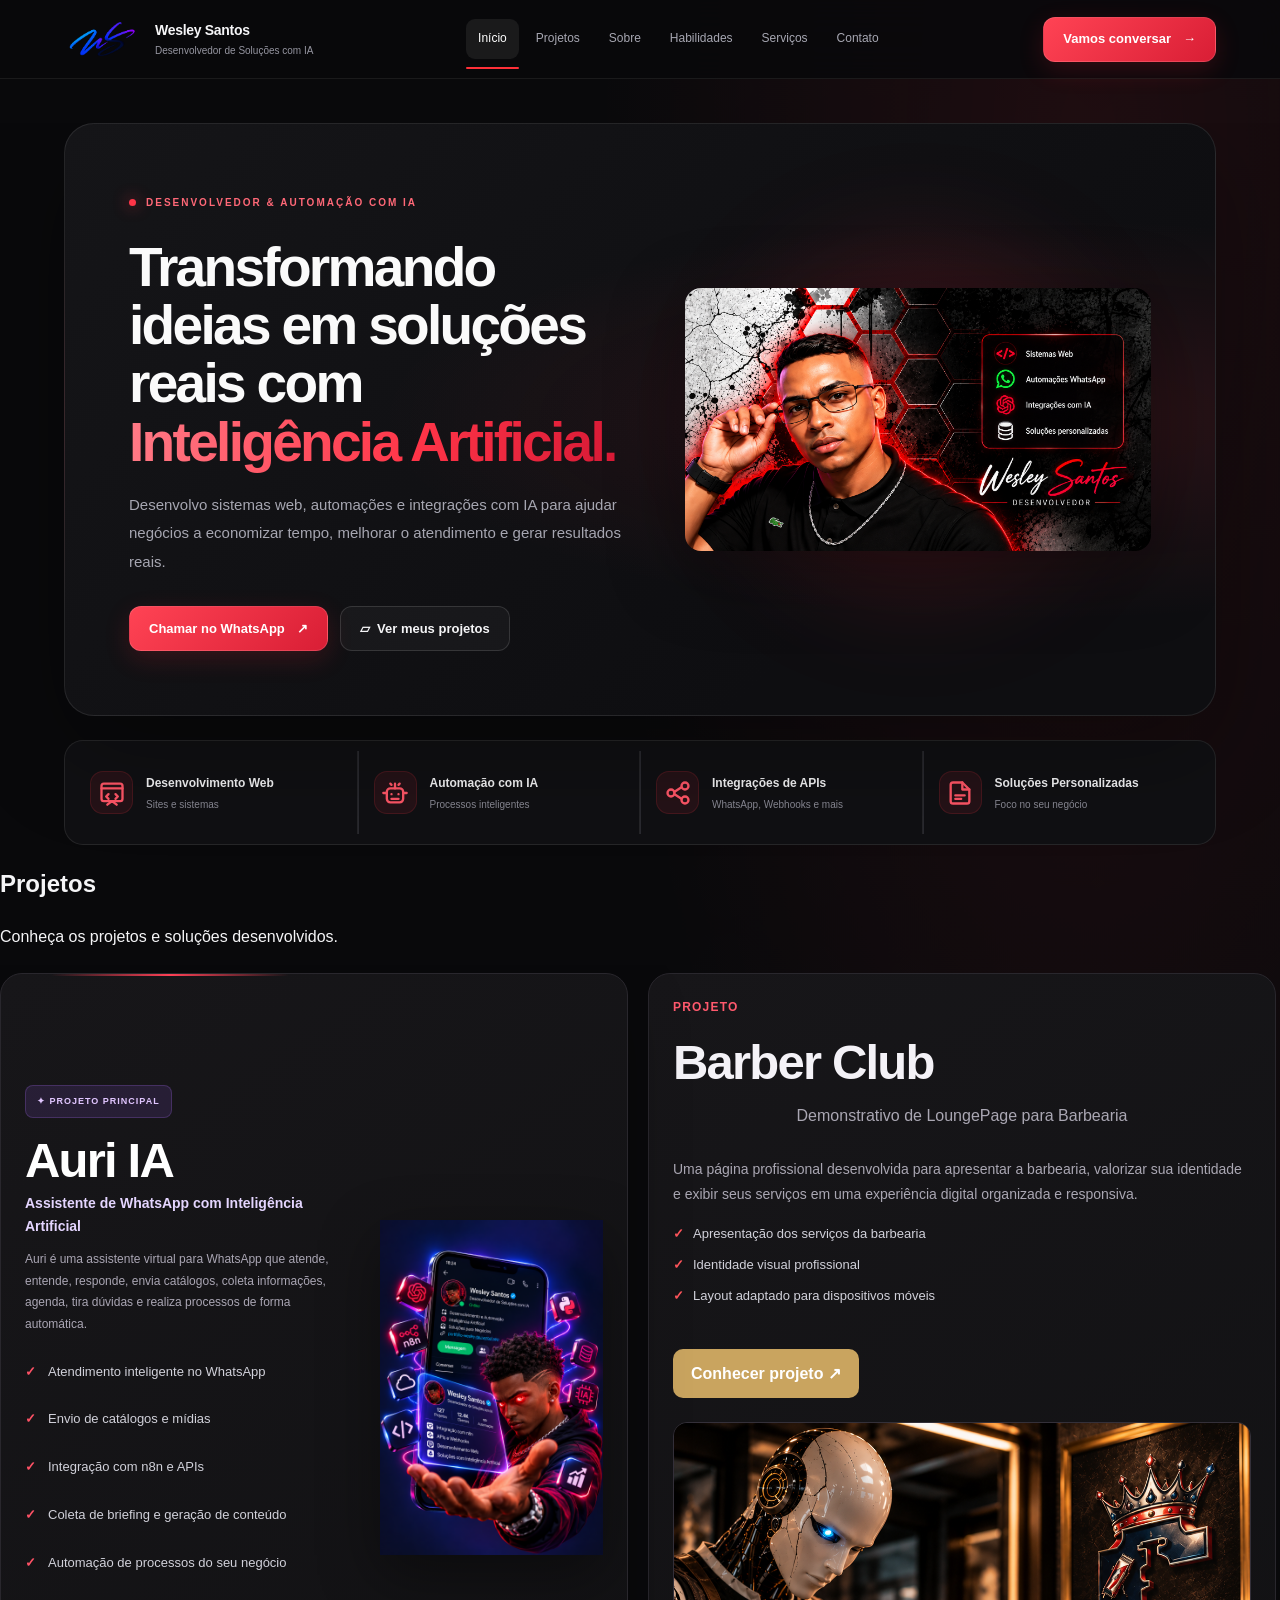
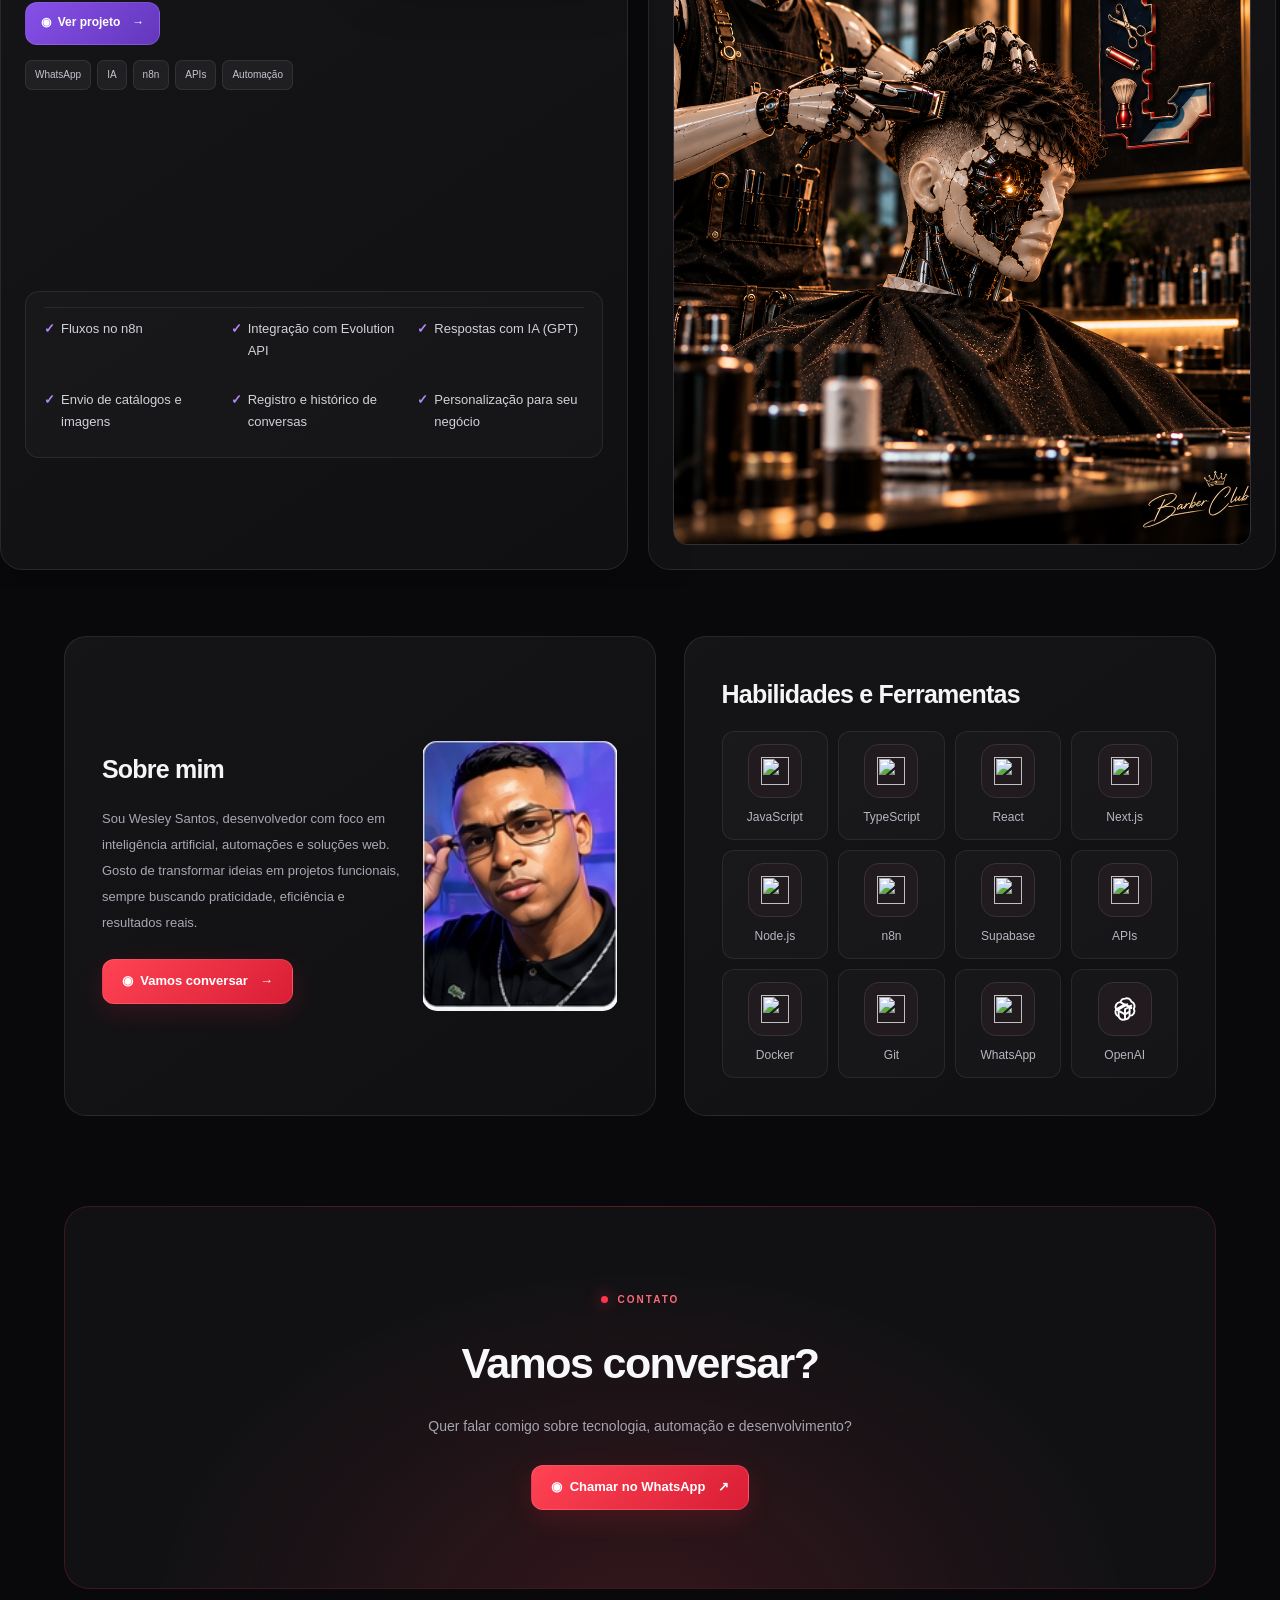
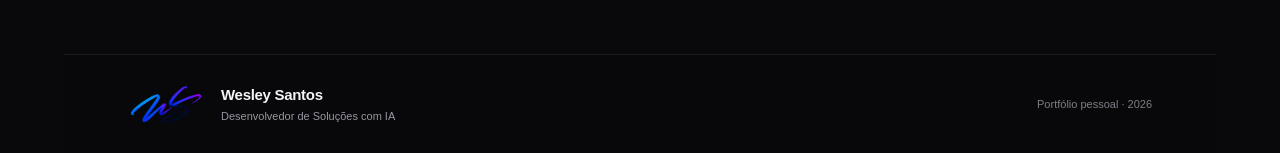
==== commit e2a96ab5: "Restaura imagem original do card Auri" ====
--- a/index.html
+++ b/index.html
@@ -340,7 +340,7 @@
       </div>
 
       <div class="phone-column phone-image-column">
-  <img src="auri-realista.png" alt="Wesley Santos como assistente de inteligência artificial">
+  <img src="wesley-ia-portfolio.png" alt="Wesley Santos como assistente de inteligência artificial">
 </div>
 
       <div class="automation-column">
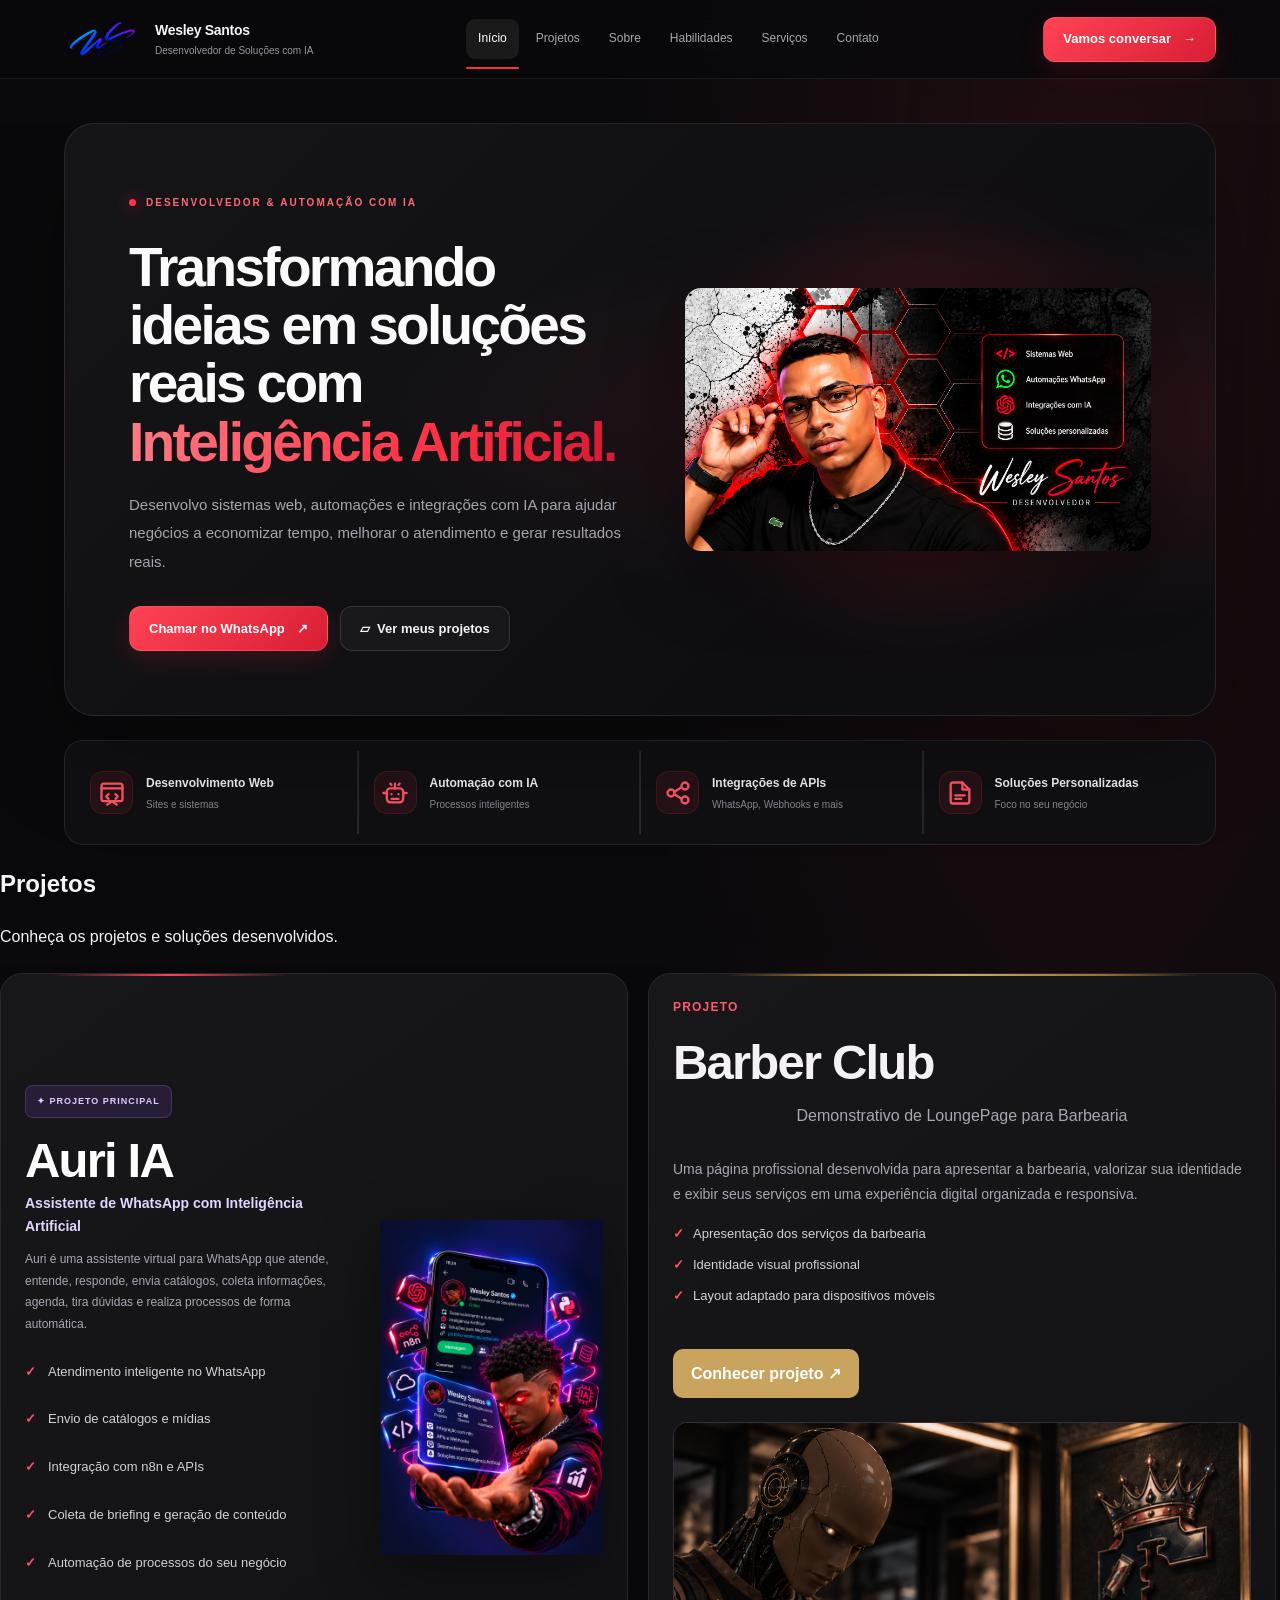
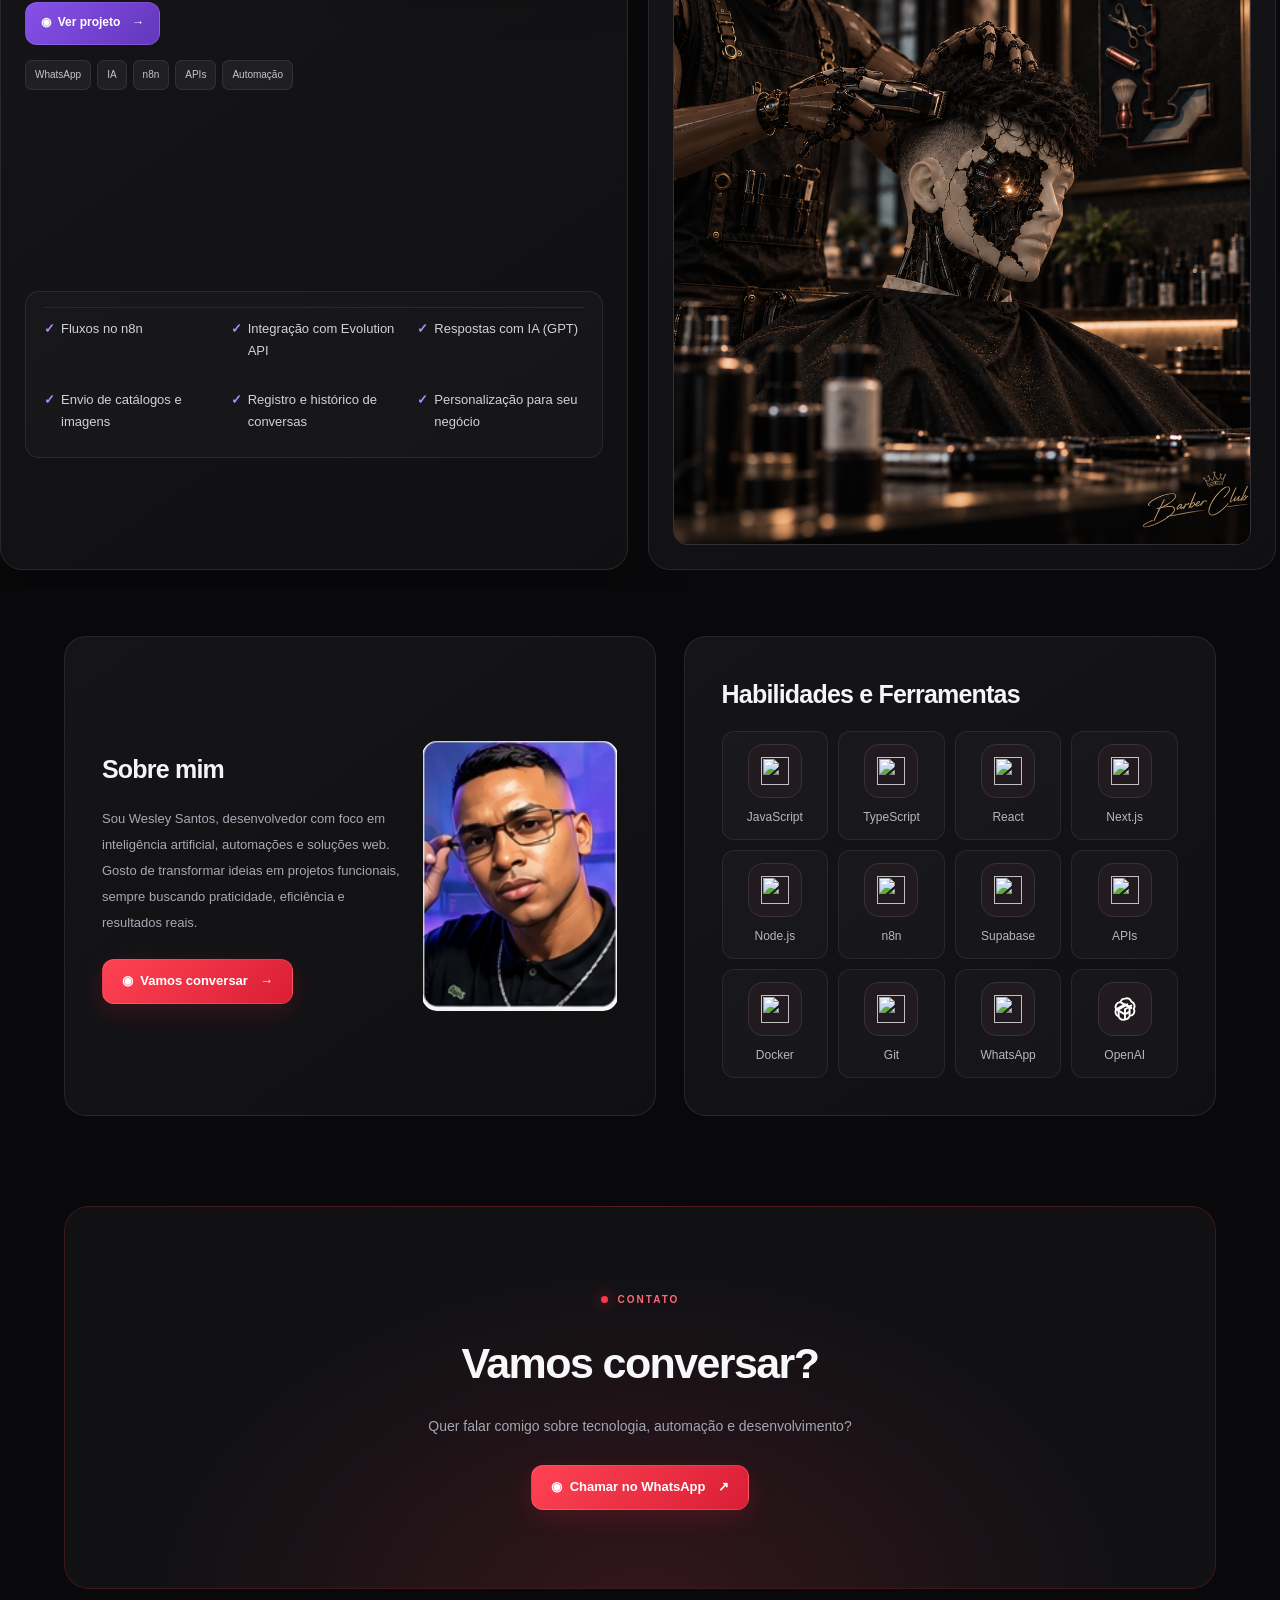
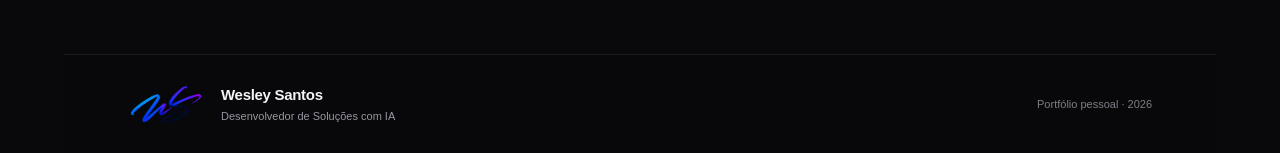
==== commit e6590f47: "Corrige detalhes dourados do Barber Club" ====
--- a/index.html
+++ b/index.html
@@ -35,6 +35,8 @@
 }
 /* LOUNGEPAGE CARD CUSTOM START */
 .project-card-lounge {
+  position: relative;
+  overflow: hidden;
   display: flex;
   flex-direction: column;
   align-items: stretch;
@@ -66,7 +68,7 @@
   text-align: center;
   font-size: 1rem;
   line-height: 1.5;
-  color: #aaa7b3;
+  color: #d6b15e;
 }
 
 .project-card-lounge .lounge-description {
@@ -166,6 +168,26 @@
   height: 100%;
   object-fit: cover;
   object-position: center;
+}
+
+/* DETALHES DOURADOS EXCLUSIVOS DO BARBER CLUB */
+.project-card-lounge::before {
+  content: "";
+  position: absolute;
+  top: 0;
+  left: 12%;
+  right: 12%;
+  height: 2px;
+  background: linear-gradient(
+    90deg,
+    transparent,
+    #a87924 20%,
+    #e0bd68 50%,
+    #a87924 80%,
+    transparent
+  );
+  opacity: 0.9;
+  pointer-events: none;
 }
 
 /* LOUNGEPAGE CARD CUSTOM END */
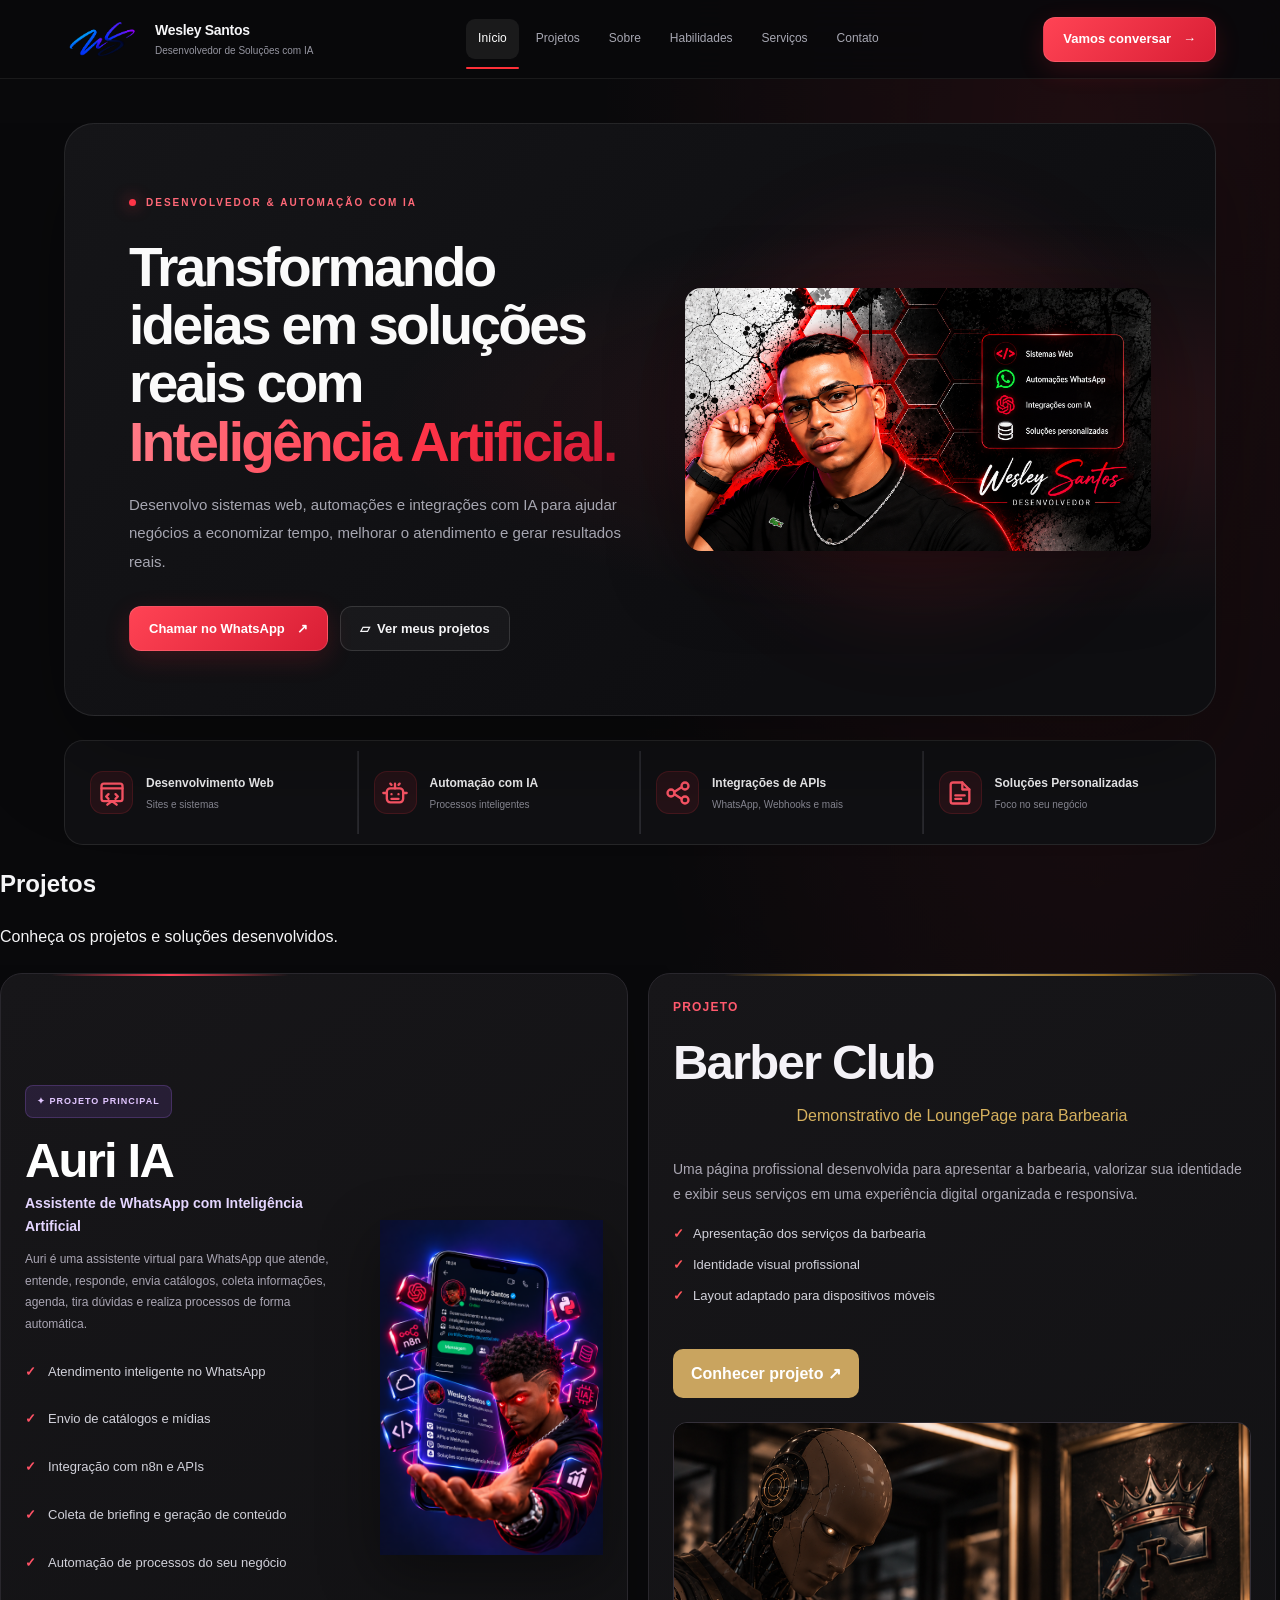
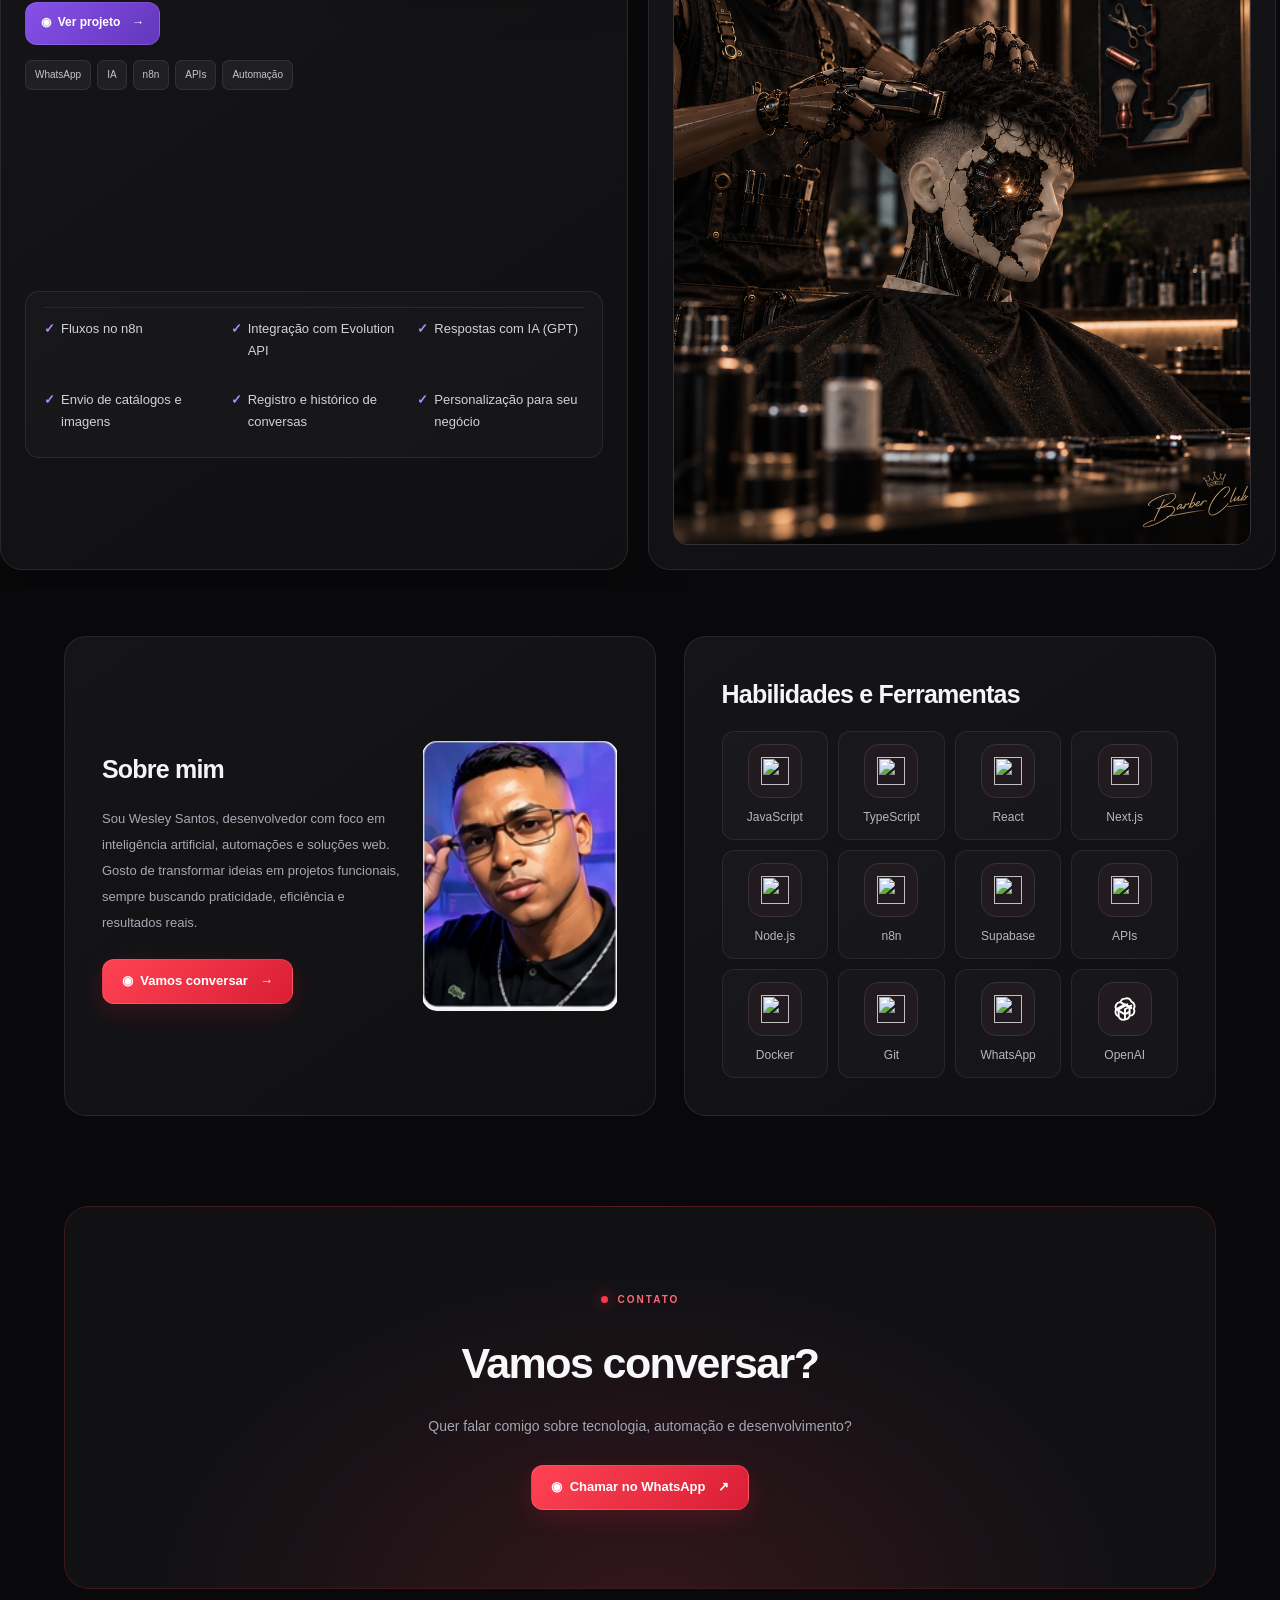
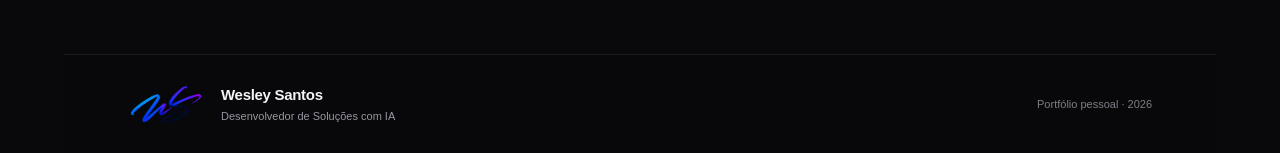
==== commit 1010af38: "Força frase demonstrativa dourada no Barber Club" ====
--- a/index.html
+++ b/index.html
@@ -188,6 +188,12 @@
   );
   opacity: 0.9;
   pointer-events: none;
+}
+
+
+/* FORÇAR DOURADO NA FRASE DEMONSTRATIVA DO BARBER CLUB */
+.project-card.project-card-lounge p.lounge-demo-title {
+  color: #d6b15e !important;
 }
 
 /* LOUNGEPAGE CARD CUSTOM END */
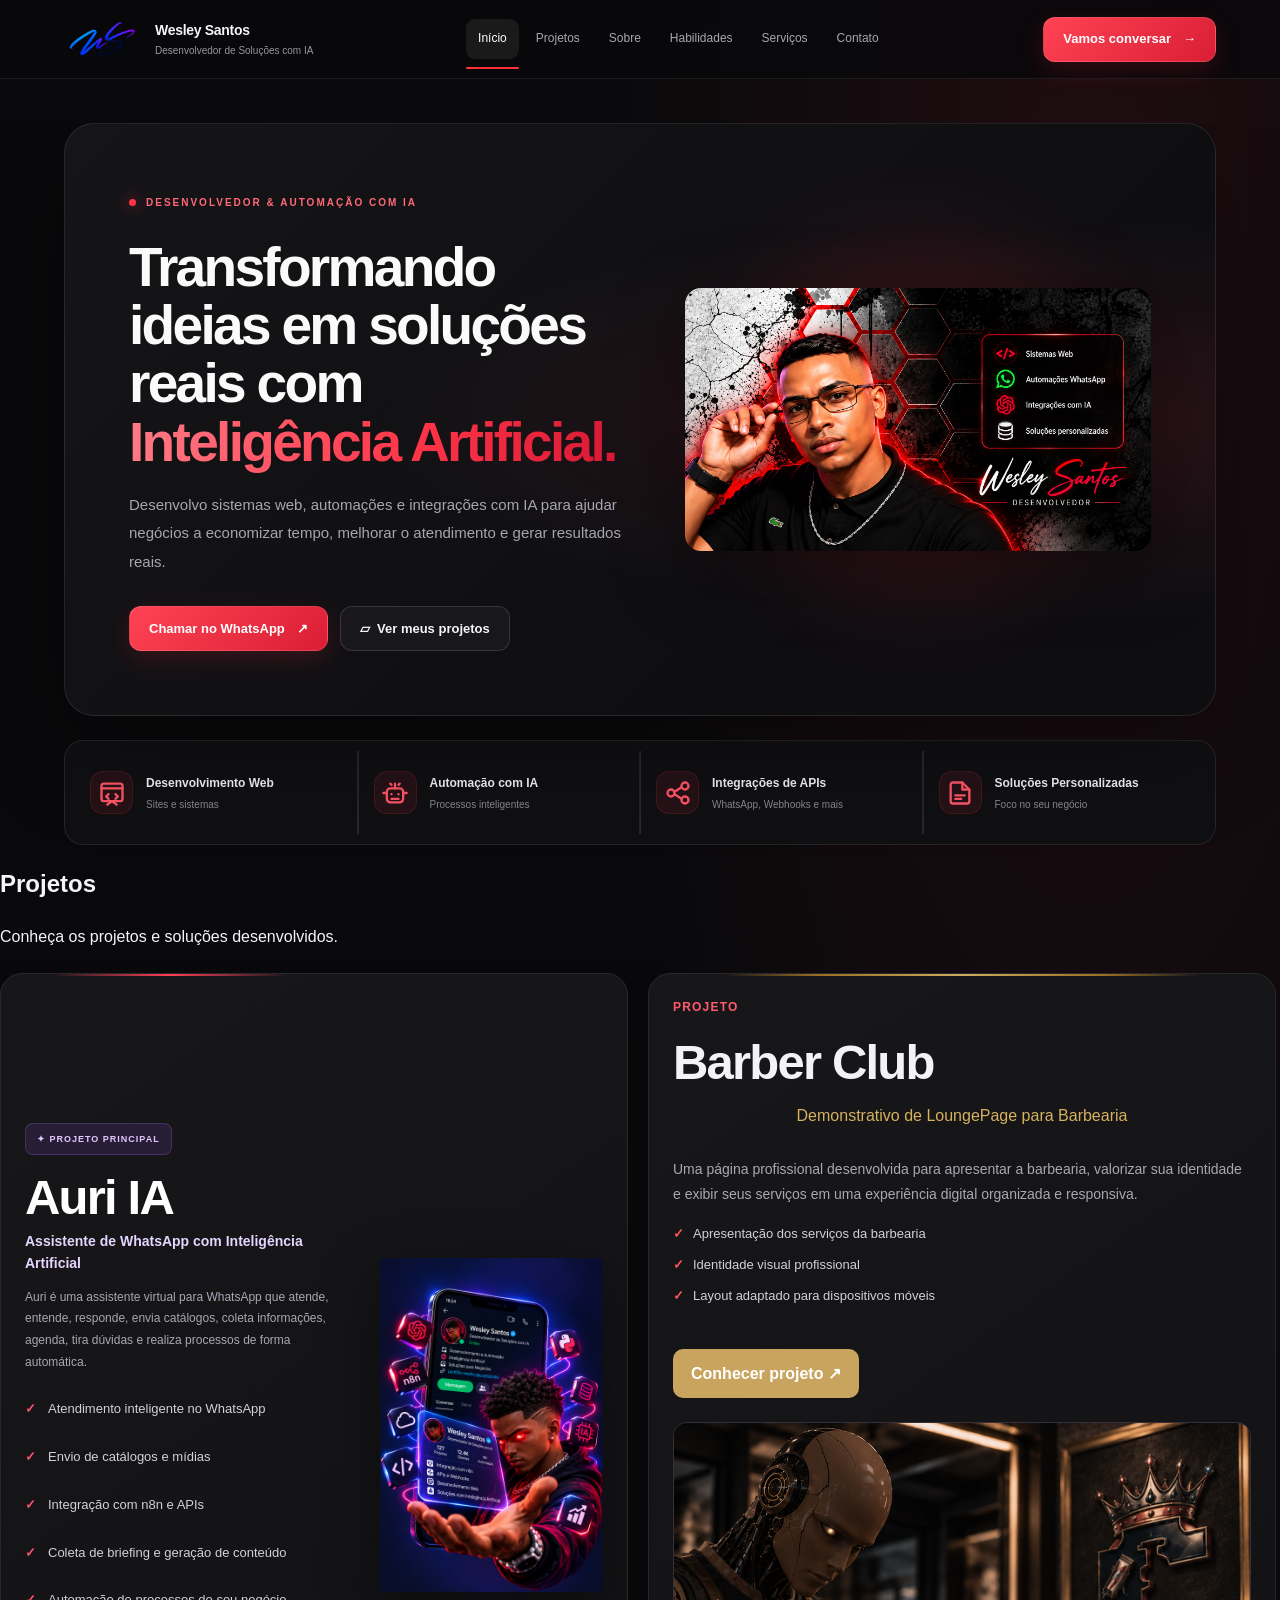
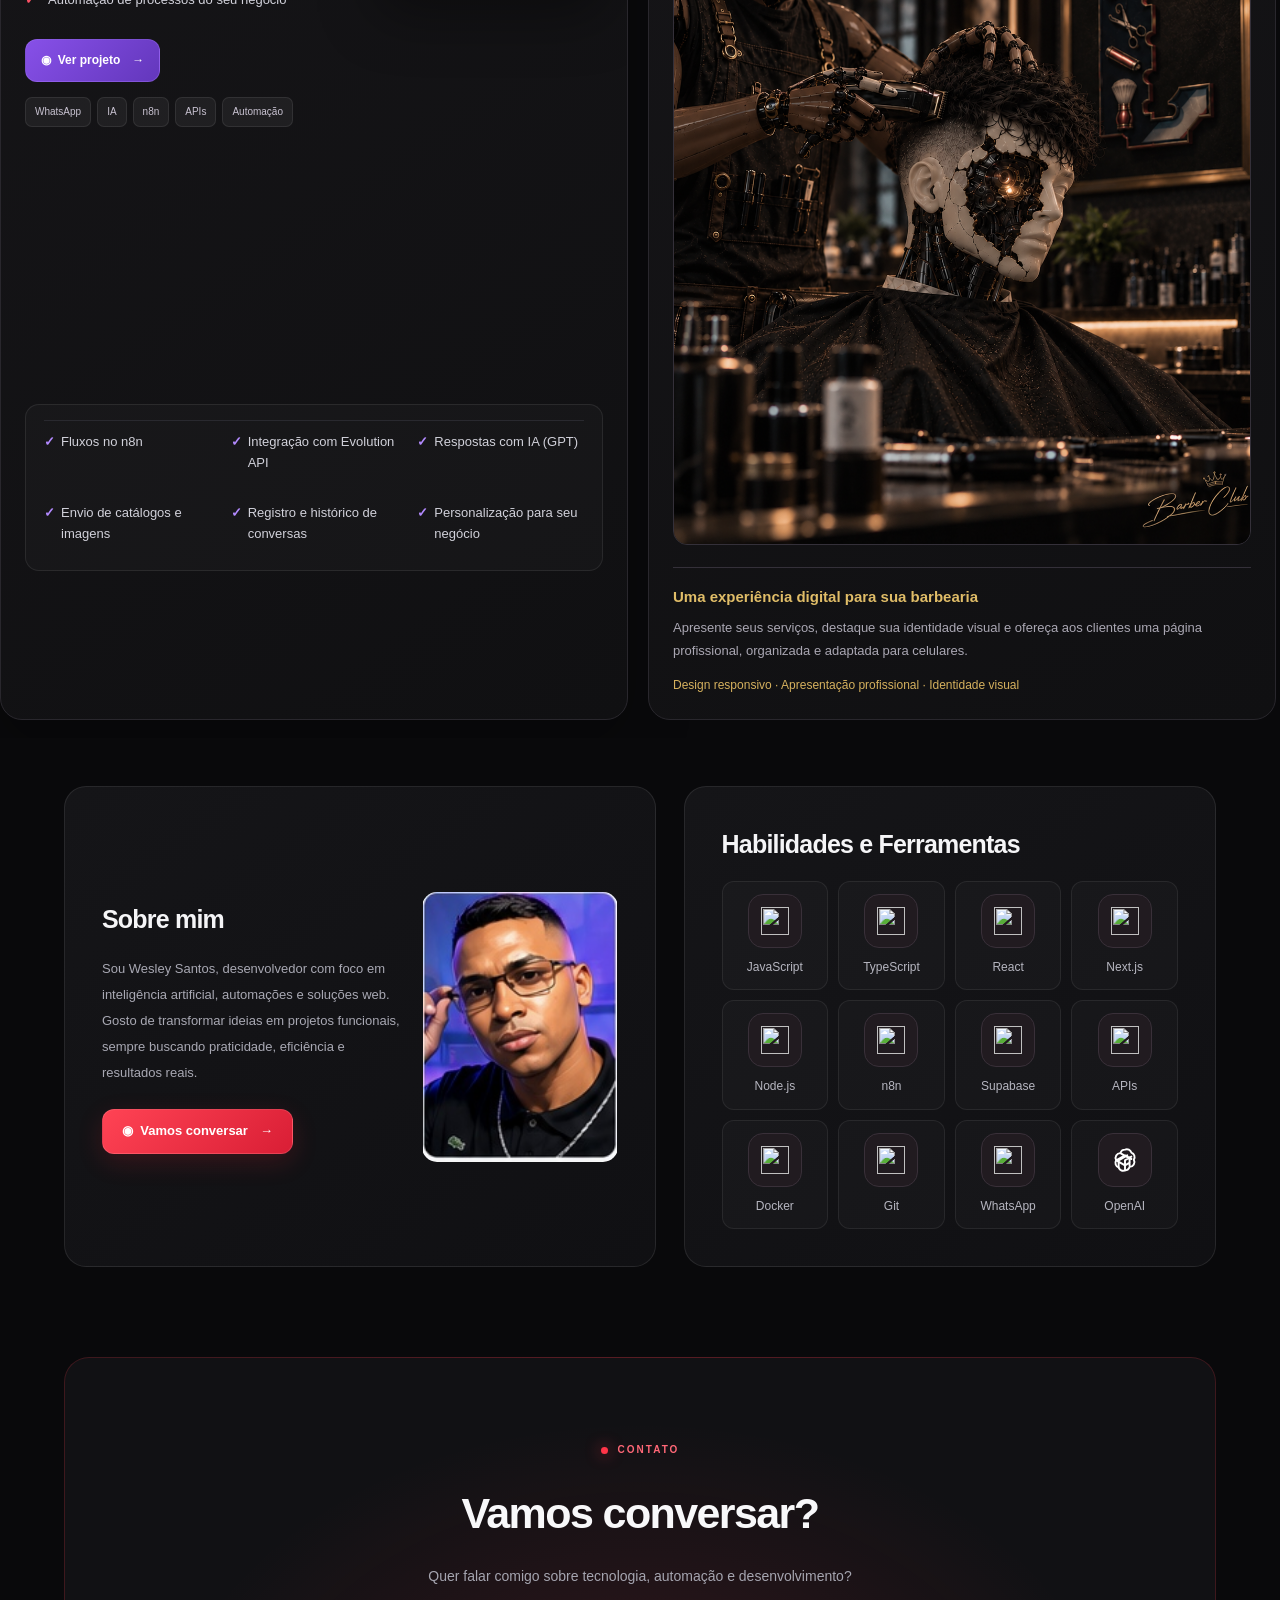
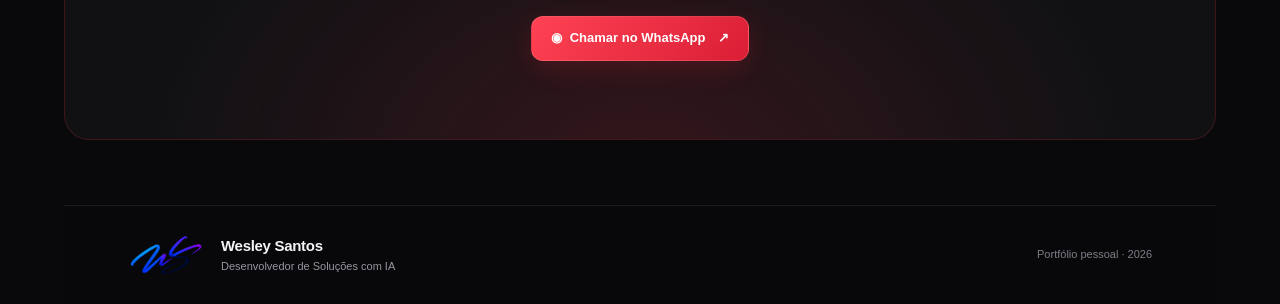
==== commit c95a31ab: "Restaura altura e completa informações do Barber Club" ====
--- a/index.html
+++ b/index.html
@@ -196,6 +196,36 @@
   color: #d6b15e !important;
 }
 
+
+/* INFORMAÇÕES ABAIXO DA IMAGEM — BARBER CLUB */
+.project-card-lounge .lounge-bottom-info {
+  margin-top: 22px;
+  padding-top: 18px;
+  border-top: 1px solid #343039;
+}
+
+.project-card-lounge .lounge-bottom-info strong {
+  display: block;
+  margin-bottom: 9px;
+  color: #e0bd68;
+  font-size: 15px;
+  line-height: 1.5;
+}
+
+.project-card-lounge .lounge-bottom-info p {
+  margin: 0 0 12px;
+  color: #b6b6c1;
+  font-size: 13px;
+  line-height: 1.8;
+}
+
+.project-card-lounge .lounge-bottom-info span {
+  display: block;
+  color: #d6b15e;
+  font-size: 12px;
+  line-height: 1.7;
+}
+
 /* LOUNGEPAGE CARD CUSTOM END */
 
 /* ALINHAMENTO DA ALTURA DOS CARDS */
@@ -205,7 +235,7 @@
 
 .projects-carousel > .project-card-lounge {
   align-self: stretch !important;
-  height: auto !important;
+  height: 100% !important;
   min-height: 100% !important;
   box-sizing: border-box !important;
 }
@@ -413,6 +443,12 @@
       loading="lazy"
     >
   </div>
+
+  <div class="lounge-bottom-info">
+    <strong>Uma experiência digital para sua barbearia</strong>
+    <p>Apresente seus serviços, destaque sua identidade visual e ofereça aos clientes uma página profissional, organizada e adaptada para celulares.</p>
+    <span>Design responsivo · Apresentação profissional · Identidade visual</span>
+  </div>
 </article>
 
 <article class="project-card project-placeholder" aria-label="Espaço reservado para projeto 3">
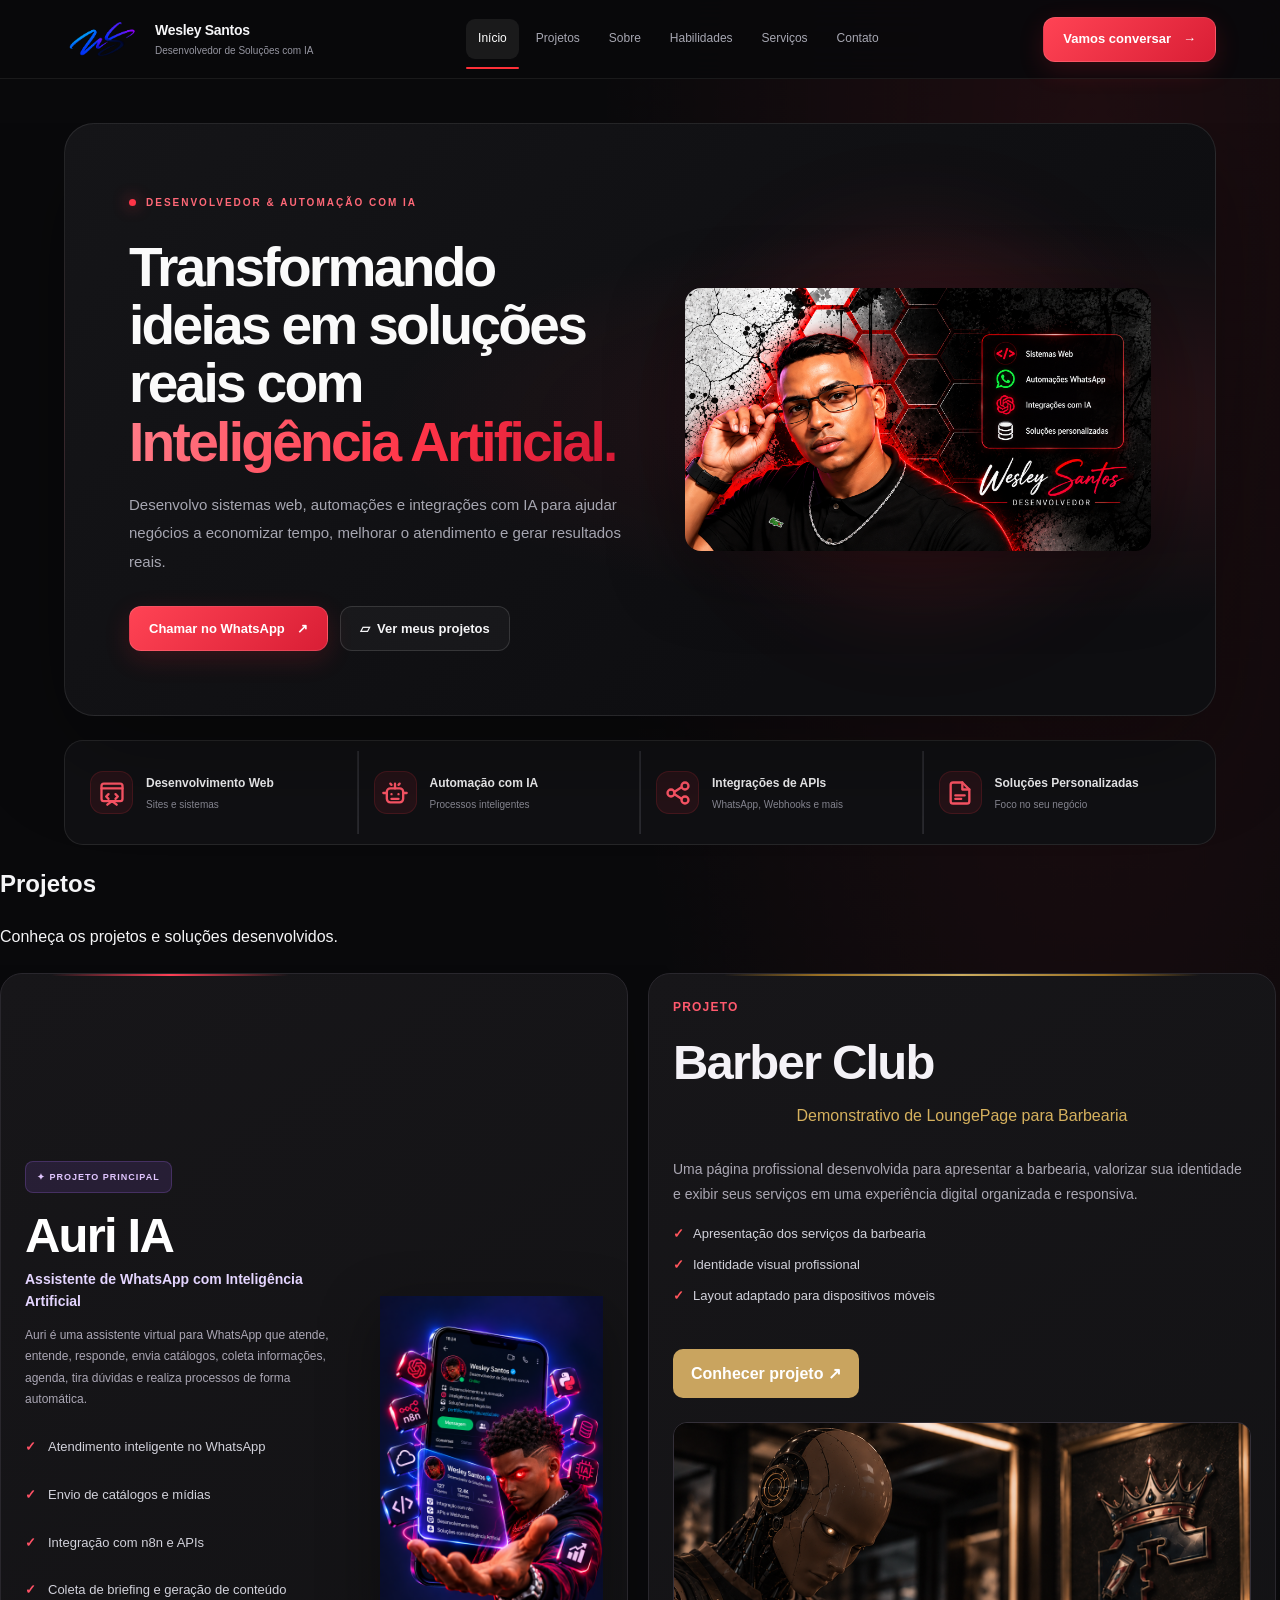
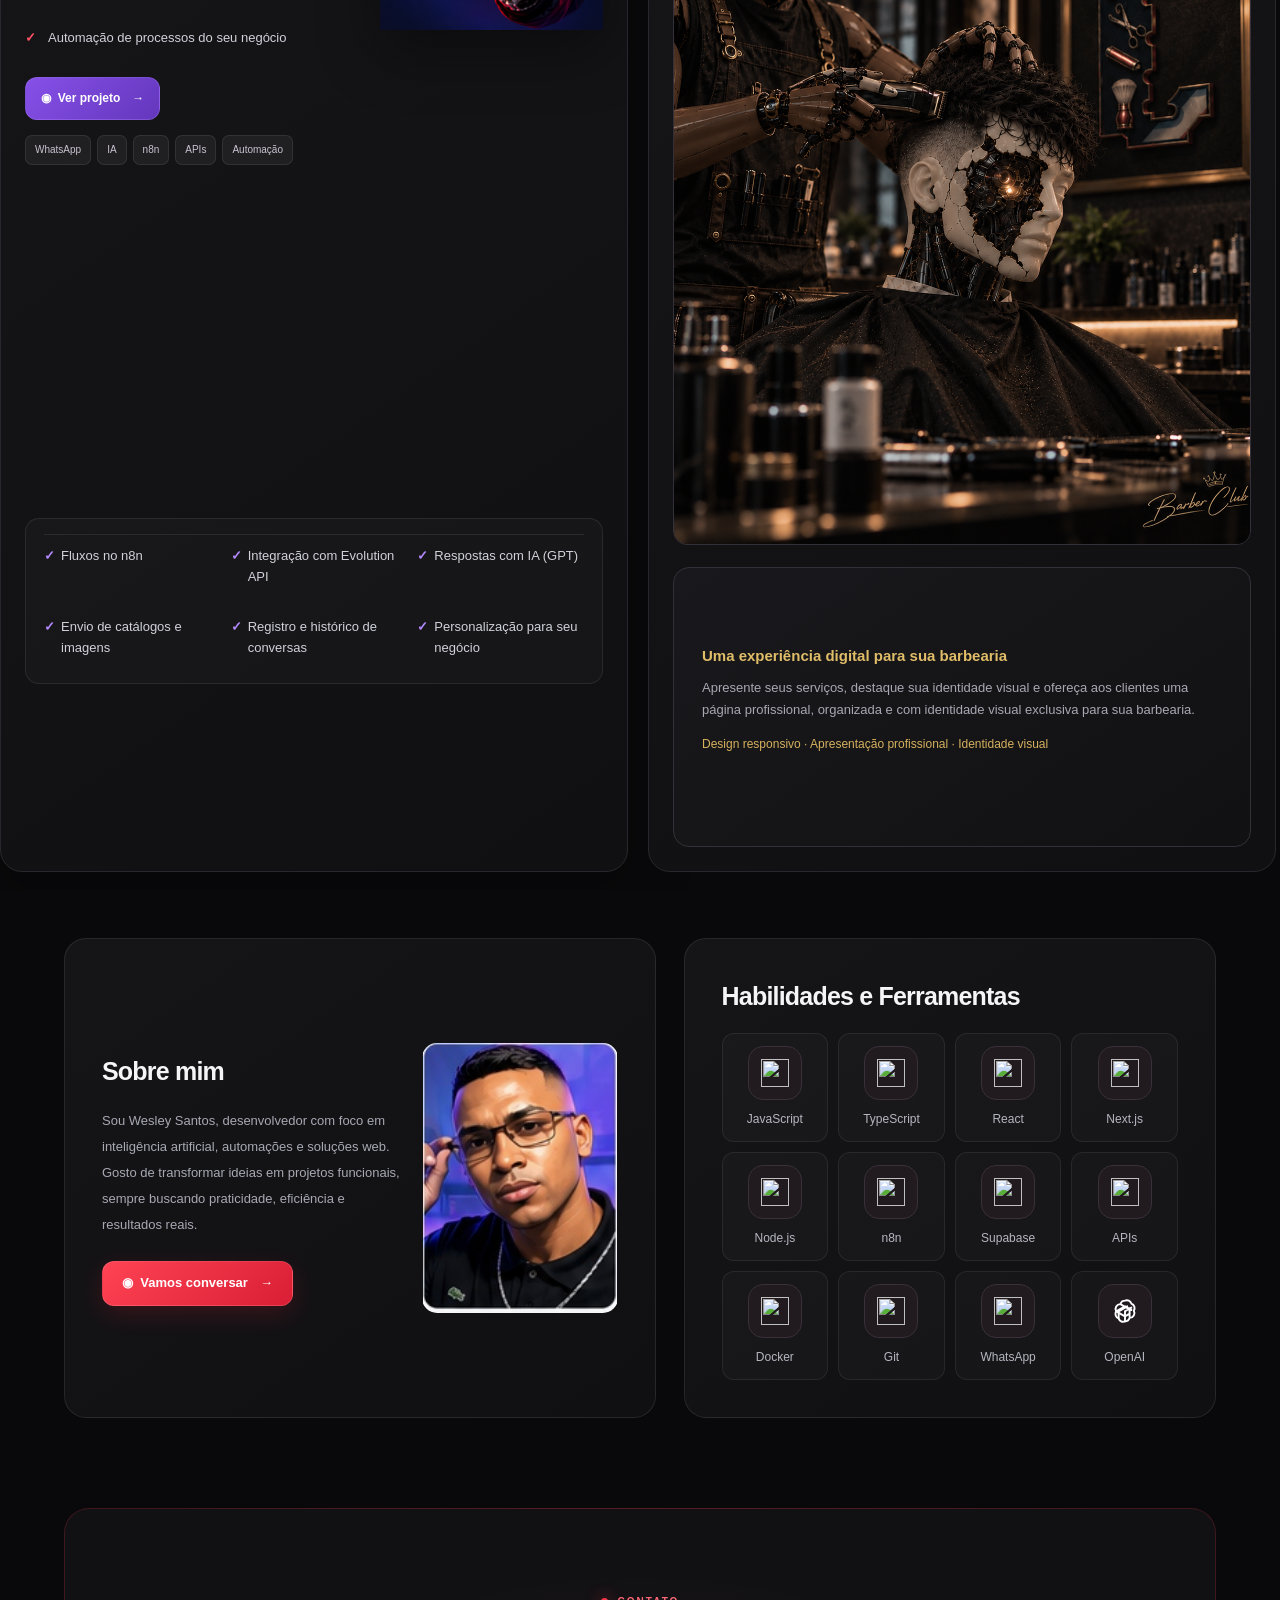
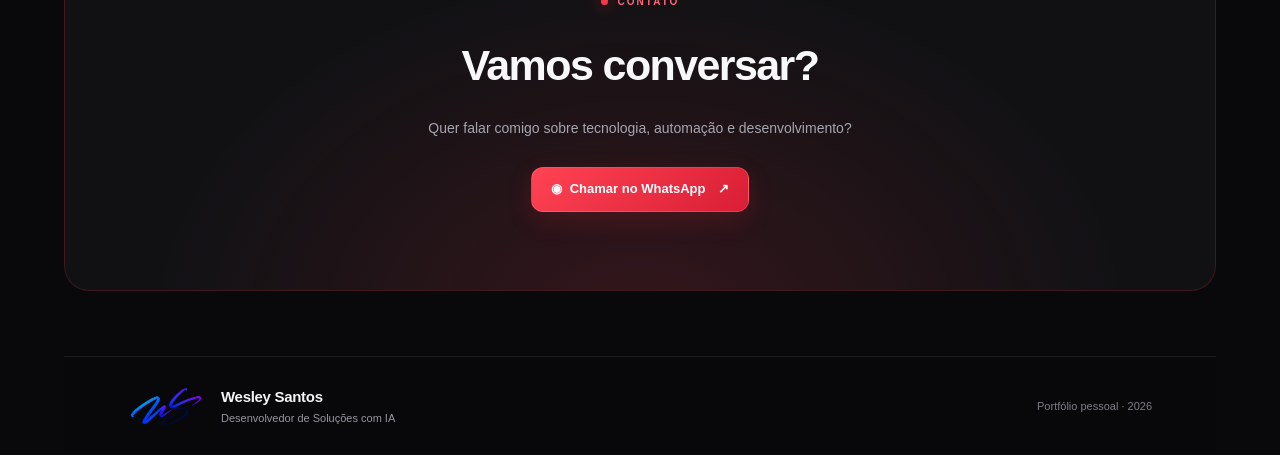
==== commit 6596a57f: "Aumenta card de informações do Barber Club" ====
--- a/index.html
+++ b/index.html
@@ -235,9 +235,34 @@
 
 .projects-carousel > .project-card-lounge {
   align-self: stretch !important;
-  height: 100% !important;
-  min-height: 100% !important;
+  height: auto !important;
+  min-height: 0 !important;
   box-sizing: border-box !important;
+}
+
+@media (max-width: 650px) {
+  .projects-carousel > .project-card-lounge {
+    min-height: 0 !important;
+    height: auto !important;
+  }
+
+  .project-card-lounge .lounge-image {
+    flex: 0 0 auto;
+    aspect-ratio: 4 / 5;
+    min-height: 0 !important;
+  }
+
+  .project-card-lounge .lounge-image img {
+    width: 100%;
+    height: 100%;
+    object-fit: cover;
+  }
+
+  .project-card-lounge .lounge-bottom-info {
+    flex: 0 0 auto;
+    margin-top: 22px;
+    padding-bottom: 8px;
+  }
 }
 
 .projects-carousel .project-card h3 {
@@ -446,7 +471,7 @@
 
   <div class="lounge-bottom-info">
     <strong>Uma experiência digital para sua barbearia</strong>
-    <p>Apresente seus serviços, destaque sua identidade visual e ofereça aos clientes uma página profissional, organizada e adaptada para celulares.</p>
+    <p>Apresente seus serviços, destaque sua identidade visual e ofereça aos clientes uma página profissional, organizada e com identidade visual exclusiva para sua barbearia.</p>
     <span>Design responsivo · Apresentação profissional · Identidade visual</span>
   </div>
 </article>
--- a/styles.css
+++ b/styles.css
@@ -2271,3 +2271,217 @@
     gap: 24px !important;
   }
 }
+
+/* AJUSTE PONTUAL — CARD BARBER CLUB E TEXTOS DOS PROJETOS */
+
+/* Mantém a altura e a imagem atuais do Barber Club */
+.projects-carousel > .project-card-lounge {
+  height: 100% !important;
+  min-height: 100% !important;
+  align-self: stretch !important;
+}
+
+/* Transforma as informações abaixo da foto em um card */
+.project-card-lounge .lounge-bottom-info {
+  flex: 1 0 auto;
+  min-width: 0;
+  margin-top: 22px;
+  padding: 22px 20px;
+  border: 1px solid #343039;
+  border-radius: 16px;
+  background: linear-gradient(145deg, #19181c, #111113);
+  overflow-wrap: normal;
+  word-break: normal;
+}
+
+/* Ajusta o título dentro do card de informações */
+.project-card-lounge .lounge-bottom-info strong {
+  display: block;
+  margin: 0 0 12px;
+  color: #e0bd68;
+  font-size: 16px;
+  line-height: 1.55;
+  overflow-wrap: normal;
+  word-break: normal;
+}
+
+/* Espaçamento e leitura do texto */
+.project-card-lounge .lounge-bottom-info p {
+  margin: 0 0 18px;
+  color: #b6b6c1;
+  font-size: 14px;
+  line-height: 1.85;
+  overflow-wrap: normal;
+  word-break: normal;
+}
+
+/* Evita que as informações douradas fiquem espremidas */
+.project-card-lounge .lounge-bottom-info span {
+  display: block;
+  color: #d6b15e;
+  font-size: 13px;
+  line-height: 1.9;
+  overflow-wrap: normal;
+  word-break: normal;
+}
+
+/* Impede que palavras dos cards sejam cortadas no meio */
+.projects-carousel .project-card h3,
+.projects-carousel .project-card .project-label,
+.projects-carousel .project-card .placeholder-status {
+  word-break: normal;
+  overflow-wrap: normal;
+  hyphens: none;
+}
+
+/* Mantém os títulos e status legíveis nos cards reservados */
+.projects-carousel .project-placeholder h3,
+.projects-carousel .project-placeholder .placeholder-status {
+  max-width: 100%;
+  white-space: normal;
+  line-height: 1.6;
+}
+
+
+/* AJUSTE PONTUAL — CARD BARBER CLUB E TEXTOS DOS PROJETOS */
+
+/* Mantém a altura e a imagem atuais do Barber Club */
+.projects-carousel > .project-card-lounge {
+  height: 100% !important;
+  min-height: 100% !important;
+  align-self: stretch !important;
+}
+
+/* Transforma as informações abaixo da foto em um card */
+.project-card-lounge .lounge-bottom-info {
+  flex: 1 0 auto;
+  min-width: 0;
+  margin-top: 22px;
+  padding: 22px 20px;
+  border: 1px solid #343039;
+  border-radius: 16px;
+  background: linear-gradient(145deg, #19181c, #111113);
+  overflow-wrap: normal;
+  word-break: normal;
+}
+
+/* Ajusta o título dentro do card de informações */
+.project-card-lounge .lounge-bottom-info strong {
+  display: block;
+  margin: 0 0 12px;
+  color: #e0bd68;
+  font-size: 16px;
+  line-height: 1.55;
+  overflow-wrap: normal;
+  word-break: normal;
+}
+
+/* Espaçamento e leitura do texto */
+.project-card-lounge .lounge-bottom-info p {
+  margin: 0 0 18px;
+  color: #b6b6c1;
+  font-size: 14px;
+  line-height: 1.85;
+  overflow-wrap: normal;
+  word-break: normal;
+}
+
+/* Evita que as informações douradas fiquem espremidas */
+.project-card-lounge .lounge-bottom-info span {
+  display: block;
+  color: #d6b15e;
+  font-size: 13px;
+  line-height: 1.9;
+  overflow-wrap: normal;
+  word-break: normal;
+}
+
+/* Impede que palavras dos cards sejam cortadas no meio */
+.projects-carousel .project-card h3,
+.projects-carousel .project-card .project-label,
+.projects-carousel .project-card .placeholder-status {
+  word-break: normal;
+  overflow-wrap: normal;
+  hyphens: none;
+}
+
+/* Mantém os títulos e status legíveis nos cards reservados */
+.projects-carousel .project-placeholder h3,
+.projects-carousel .project-placeholder .placeholder-status {
+  max-width: 100%;
+  white-space: normal;
+  line-height: 1.6;
+}
+
+/* CORRECAO DO ESPACO INTERNO — BARBER CLUB */
+.project-card-lounge {
+  display: flex;
+  flex-direction: column;
+}
+
+.project-card-lounge .lounge-bottom-info {
+  flex: 1 0 280px;
+  display: flex;
+  flex-direction: column;
+  justify-content: center;
+  box-sizing: border-box;
+  width: 100%;
+  min-width: 0;
+  margin-top: 22px;
+  padding: 32px 28px;
+}
+
+.project-card-lounge .lounge-bottom-info strong {
+  font-size: 22px;
+  line-height: 1.5;
+  margin-bottom: 20px;
+}
+
+.project-card-lounge .lounge-bottom-info p {
+  font-size: 19px;
+  line-height: 1.9;
+  margin-bottom: 24px;
+}
+
+.project-card-lounge .lounge-bottom-info span {
+  font-size: 17px;
+  line-height: 1.9;
+}
+
+/* Mantem a altura do card e a imagem existentes */
+.projects-carousel > .project-card-lounge {
+  height: 100% !important;
+  min-height: 100% !important;
+}
+\n
+/* AJUSTE DO CARD DE INFORMACOES BARBER CLUB */
+.project-card-lounge .lounge-bottom-info {
+  flex: 1 0 420px;
+  display: flex;
+  flex-direction: column;
+  justify-content: space-evenly;
+  width: 100%;
+  min-height: 420px;
+  margin-top: 22px;
+  padding: 32px 28px;
+  border: 1px solid #343039;
+  border-radius: 16px;
+  background: linear-gradient(145deg, #19181c, #111113);
+}
+
+.project-card-lounge .lounge-bottom-info strong {
+  font-size: 24px;
+  line-height: 1.5;
+  margin-bottom: 20px;
+}
+
+.project-card-lounge .lounge-bottom-info p {
+  font-size: 20px;
+  line-height: 1.9;
+  margin-bottom: 24px;
+}
+
+.project-card-lounge .lounge-bottom-info span {
+  font-size: 18px;
+  line-height: 1.9;
+}
